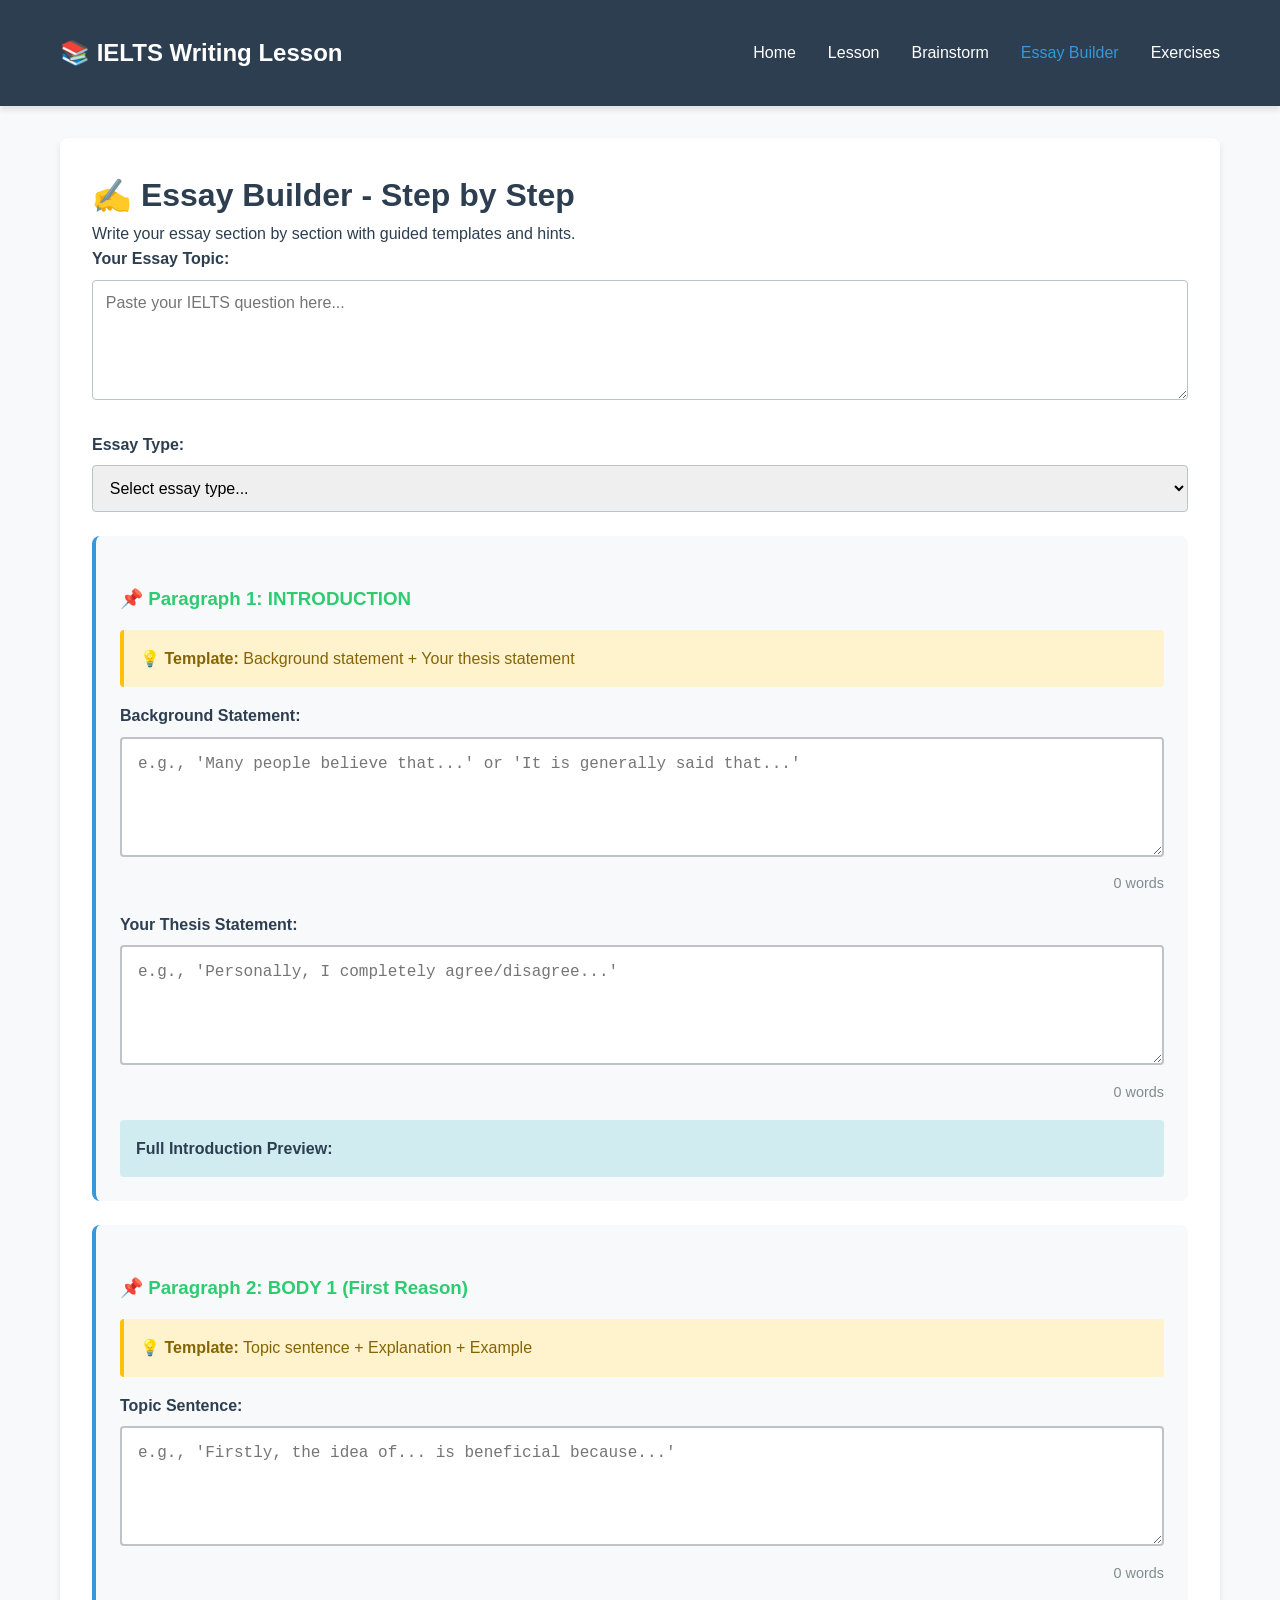
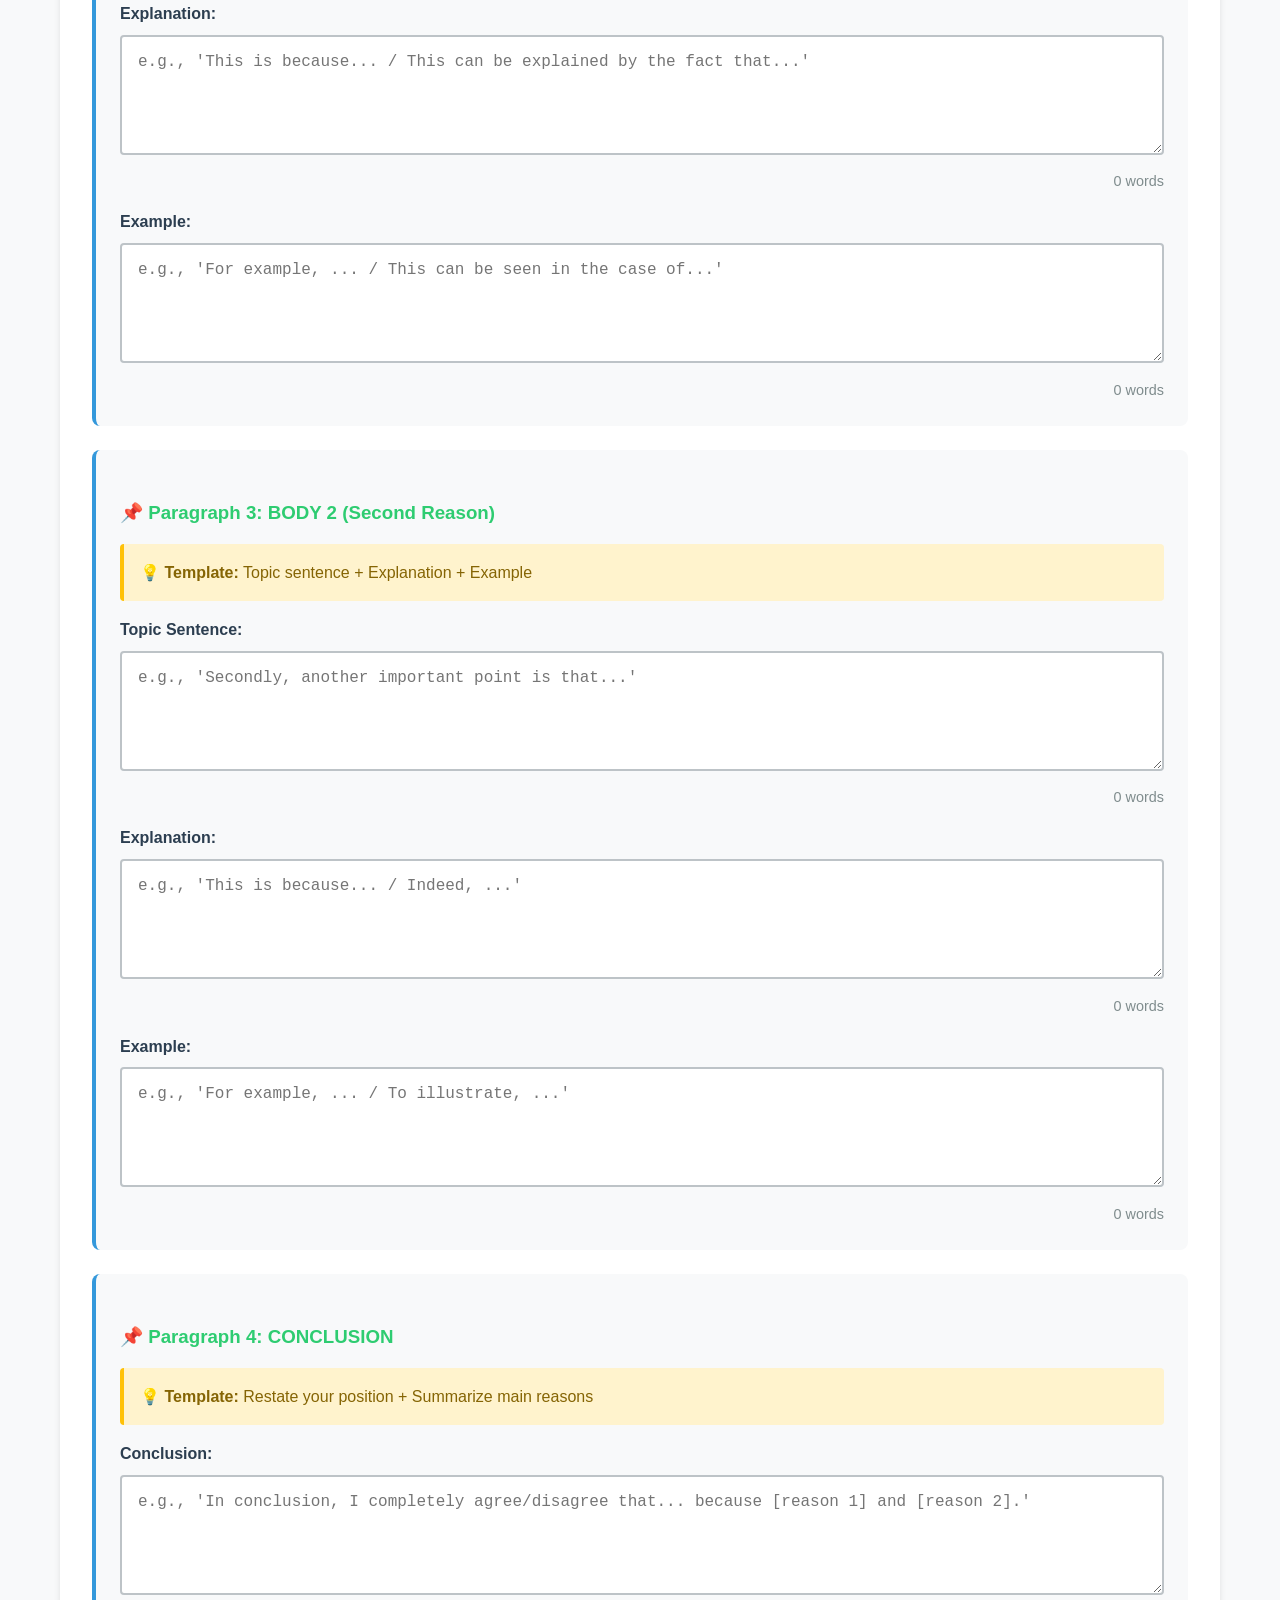
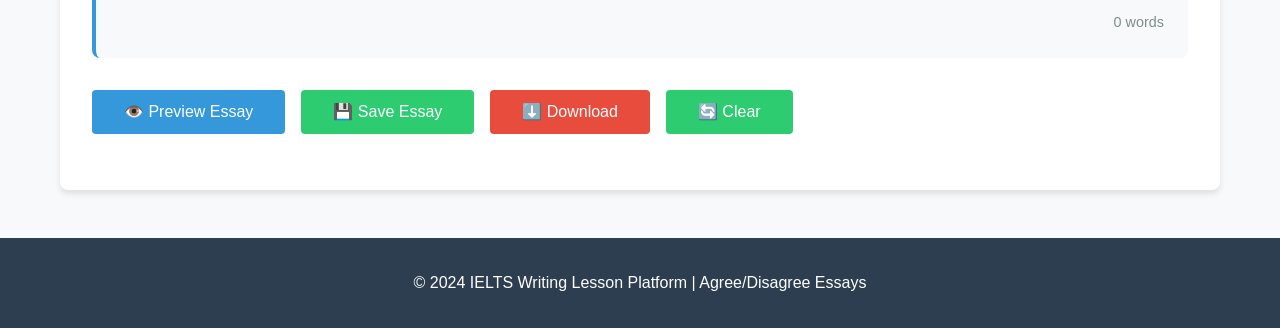
==== pages/essay-builder.html @ 7a078d38 "Add essay builder with step-by-step guidance" ====
<!DOCTYPE html>
<html lang="en">
<head>
    <meta charset="UTF-8">
    <meta name="viewport" content="width=device-width, initial-scale=1.0">
    <title>Essay Builder - Agree/Disagree Essay</title>
    <link rel="stylesheet" href="../css/style.css">
    <style>
        .essay-section {
            background: #f8f9fa;
            padding: 1.5rem;
            margin: 1.5rem 0;
            border-radius: 8px;
            border-left: 4px solid #3498db;
        }
        .hint {
            background: #fff3cd;
            padding: 1rem;
            border-radius: 4px;
            margin: 1rem 0;
            color: #856404;
            border-left: 4px solid #ffc107;
        }
        .word-count {
            text-align: right;
            font-size: 0.9rem;
            color: #7f8c8d;
            margin-top: 0.5rem;
        }
        textarea.essay-input {
            width: 100%;
            padding: 1rem;
            border: 2px solid #bdc3c7;
            border-radius: 4px;
            font-family: 'Courier New', monospace;
            font-size: 1rem;
            min-height: 120px;
        }
        textarea.essay-input:focus {
            border-color: #3498db;
            box-shadow: 0 0 5px rgba(52, 152, 219, 0.3);
        }
    </style>
</head>
<body>
    <nav class="navbar">
        <div class="container">
            <div class="logo">📚 IELTS Writing Lesson</div>
            <ul class="nav-menu">
                <li><a href="../index.html">Home</a></li>
                <li><a href="lesson.html">Lesson</a></li>
                <li><a href="brainstorm.html">Brainstorm</a></li>
                <li><a href="essay-builder.html" class="active">Essay Builder</a></li>
                <li><a href="exercises.html">Exercises</a></li>
            </ul>
        </div>
    </nav>

    <main class="container">
        <div class="content-section">
            <h1>✍️ Essay Builder - Step by Step</h1>
            <p>Write your essay section by section with guided templates and hints.</p>

            <div class="form-group">
                <label><strong>Your Essay Topic:</strong></label>
                <textarea id="essayTopic" style="width: 100%; padding: 0.8rem; border-radius: 4px;" placeholder="Paste your IELTS question here..."></textarea>
            </div>

            <div class="form-group">
                <label><strong>Essay Type:</strong></label>
                <select id="essayType" style="width: 100%; padding: 0.8rem; border-radius: 4px;">
                    <option value="">Select essay type...</option>
                    <option value="one-sided">One-Sided (Completely Agree/Disagree)</option>
                    <option value="balanced">Balanced (Partly Agree & Disagree)</option>
                </select>
            </div>

            <!-- INTRODUCTION SECTION -->
            <div class="essay-section">
                <h3>📌 Paragraph 1: INTRODUCTION</h3>
                <div class="hint">
                    <strong>💡 Template:</strong> Background statement + Your thesis statement
                </div>
                <label>Background Statement:</label>
                <textarea class="essay-input" id="intro-bg" placeholder="e.g., 'Many people believe that...' or 'It is generally said that...'"></textarea>
                <div class="word-count" id="bgCount">0 words</div>

                <label style="margin-top: 1rem;">Your Thesis Statement:</label>
                <textarea class="essay-input" id="intro-thesis" placeholder="e.g., 'Personally, I completely agree/disagree...'"></textarea>
                <div class="word-count" id="thesisCount">0 words</div>

                <p style="margin-top: 1rem; padding: 1rem; background: #d1ecf1; border-radius: 4px;">
                    <strong>Full Introduction Preview:</strong><br>
                    <span id="intro-preview"></span>
                </p>
            </div>

            <!-- BODY 1 SECTION -->
            <div class="essay-section">
                <h3>📌 Paragraph 2: BODY 1 (First Reason)</h3>
                <div class="hint">
                    <strong>💡 Template:</strong> Topic sentence + Explanation + Example
                </div>
                
                <label>Topic Sentence:</label>
                <textarea class="essay-input" id="body1-topic" placeholder="e.g., 'Firstly, the idea of... is beneficial because...'"></textarea>
                <div class="word-count" id="body1TopicCount">0 words</div>

                <label style="margin-top: 1rem;">Explanation:</label>
                <textarea class="essay-input" id="body1-explain" placeholder="e.g., 'This is because... / This can be explained by the fact that...'"></textarea>
                <div class="word-count" id="body1ExplainCount">0 words</div>

                <label style="margin-top: 1rem;">Example:</label>
                <textarea class="essay-input" id="body1-example" placeholder="e.g., 'For example, ... / This can be seen in the case of...'"></textarea>
                <div class="word-count" id="body1ExampleCount">0 words</div>
            </div>

            <!-- BODY 2 SECTION -->
            <div class="essay-section">
                <h3>📌 Paragraph 3: BODY 2 (Second Reason)</h3>
                <div class="hint">
                    <strong>💡 Template:</strong> Topic sentence + Explanation + Example
                </div>
                
                <label>Topic Sentence:</label>
                <textarea class="essay-input" id="body2-topic" placeholder="e.g., 'Secondly, another important point is that...'"></textarea>
                <div class="word-count" id="body2TopicCount">0 words</div>

                <label style="margin-top: 1rem;">Explanation:</label>
                <textarea class="essay-input" id="body2-explain" placeholder="e.g., 'This is because... / Indeed, ...'"></textarea>
                <div class="word-count" id="body2ExplainCount">0 words</div>

                <label style="margin-top: 1rem;">Example:</label>
                <textarea class="essay-input" id="body2-example" placeholder="e.g., 'For example, ... / To illustrate, ...'"></textarea>
                <div class="word-count" id="body2ExampleCount">0 words</div>
            </div>

            <!-- CONCLUSION SECTION -->
            <div class="essay-section">
                <h3>📌 Paragraph 4: CONCLUSION</h3>
                <div class="hint">
                    <strong>💡 Template:</strong> Restate your position + Summarize main reasons
                </div>
                
                <label>Conclusion:</label>
                <textarea class="essay-input" id="conclusion" placeholder="e.g., 'In conclusion, I completely agree/disagree that... because [reason 1] and [reason 2].'"></textarea>
                <div class="word-count" id="conclusionCount">0 words</div>
            </div>

            <!-- ACTION BUTTONS -->
            <div style="display: flex; gap: 1rem; margin-top: 2rem; flex-wrap: wrap;">
                <button class="btn btn-primary" onclick="previewEssay()">👁️ Preview Essay</button>
                <button class="btn btn-secondary" onclick="saveEssay()">💾 Save Essay</button>
                <button class="btn btn-accent" onclick="downloadEssay()">⬇️ Download</button>
                <button class="btn btn-secondary" onclick="clearEssay()">🔄 Clear</button>
            </div>

            <div id="message" style="margin-top: 1.5rem;"></div>

            <!-- FULL ESSAY PREVIEW -->
            <div id="preview-section" style="display: none; margin-top: 2rem;">
                <h2>📄 Your Complete Essay</h2>
                <div style="background: white; padding: 2rem; border: 1px solid #bdc3c7; border-radius: 8px; line-height: 1.8;">
                    <div id="full-essay"></div>
                    <p style="text-align: right; margin-top: 2rem; color: #7f8c8d;"><strong>Total Words: <span id="totalWords">0</span></strong></p>
                </div>
            </div>
        </div>
    </main>

    <footer class="footer">
        <div class="container">
            <p>&copy; 2024 IELTS Writing Lesson Platform | Agree/Disagree Essays</p>
        </div>
    </footer>

    <script>
        // Word counter
        function countWords(text) {
            return text.trim().split(/\s+/).filter(w => w.length > 0).length;
        }

        // Update word counts on input
        document.querySelectorAll('.essay-input').forEach(input => {
            input.addEventListener('input', function() {
                const count = countWords(this.value);
                const countSpan = this.parentElement.querySelector('.word-count');
                if (countSpan) countSpan.textContent = count + ' words';
            });
        });

        function previewEssay() {
            const intro = document.getElementById('intro-bg').value + ' ' + document.getElementById('intro-thesis').value;
            const body1 = document.getElementById('body1-topic').value + ' ' + + document.getElementById('body1-explain').value + ' ' + document.getElementById('body1-example').value;
            const body2 = document.getElementById('body2-topic').value + ' ' + document.getElementById('body2-explain').value + ' ' + document.getElementById('body2-example').value;
            const conclusion = document.getElementById('conclusion').value;

            const fullEssay = `${intro}\n\n${body1}\n\n${body2}\n\n${conclusion}`;
            
            document.getElementById('full-essay').innerHTML = `
                <p>${document.getElementById('intro-bg').value}</p>
                <p>${document.getElementById('intro-thesis').value}</p>
                <p style="margin-top: 1.5rem;">${document.getElementById('body1-topic').value} ${document.getElementById('body1-explain').value} ${document.getElementById('body1-example').value}</p>
                <p style="margin-top: 1.5rem;">${document.getElementById('body2-topic').value} ${document.getElementById('body2-explain').value} ${document.getElementById('body2-example').value}</p>
                <p style="margin-top: 1.5rem;">${document.getElementById('conclusion').value}</p>
            `;

            document.getElementById('totalWords').textContent = countWords(fullEssay);
            document.getElementById('preview-section').style.display = 'block';
            document.getElementById('preview-section').scrollIntoView({ behavior: 'smooth' });
        }

        function saveEssay() {
            const essay = {
                topic: document.getElementById('essayTopic').value,
                type: document.getElementById('essayType').value,
                intro: {
                    bg: document.getElementById('intro-bg').value,
                    thesis: document.getElementById('intro-thesis').value
                },
                body1: {
                    topic: document.getElementById('body1-topic').value,
                    explain: document.getElementById('body1-explain').value,
                    example: document.getElementById('body1-example').value
                },
                body2: {
                    topic: document.getElementById('body2-topic').value,
                    explain: document.getElementById('body2-explain').value,
                    example: document.getElementById('body2-example').value
                },
                conclusion: document.getElementById('conclusion').value,
                timestamp: new Date().toISOString()
            };
            localStorage.setItem('savedEssay', JSON.stringify(essay));
            showMessage('✅ Essay saved successfully!', 'success');
        }

        function downloadEssay() {
            const essay = localStorage.getItem('savedEssay');
            if (!essay) {
                showMessage('❌ No essay saved. Save first!', 'error');
                return;
            }
            const data = JSON.parse(essay);
            const text = `IELTS ESSAY
===========

TOPIC: ${data.topic}
TYPE: ${data.type}

INTRODUCTION:
${data.intro.bg}
${data.intro.thesis}

BODY 1:
${data.body1.topic}
${data.body1.explain}
${data.body1.example}

BODY 2:
${data.body2.topic}
${data.body2.explain}
${data.body2.example}

CONCLUSION:
${data.conclusion}

Created: ${new Date(data.timestamp).toLocaleString()}`;

            const element = document.createElement('a');
            element.setAttribute('href', 'data:text/plain;charset=utf-8,' + encodeURIComponent(text));
            element.setAttribute('download', 'essay.txt');
            element.style.display = 'none';
            document.body.appendChild(element);
            element.click();
            document.body.removeChild(element);
            showMessage('⬇️ Downloaded successfully!', 'success');
        }

        function clearEssay() {
            if (confirm('Clear all essay content?')) {
                document.querySelectorAll('.essay-input').forEach(input => input.value = '');
                document.querySelectorAll('.word-count').forEach(span => span.textContent = '0 words');
                document.getElementById('preview-section').style.display = 'none';
                showMessage('🔄 Essay cleared!', 'success');
            }
        }

        function showMessage(msg, type) {
            const msgDiv = document.getElementById('message');
            msgDiv.textContent = msg;
            msgDiv.style.padding = '1rem';
            msgDiv.style.borderRadius = '4px';
            msgDiv.style.background = type === 'success' ? '#d4edda' : '#f8d7da';
            msgDiv.style.color = type === 'success' ? '#155724' : '#721c24';
            msgDiv.style.border = `1px solid ${type === 'success' ? '#c3e6cb' : '#f5c6cb'}`;
            setTimeout(() => msgDiv.textContent = '', 3000);
        }
    </script>
</body>
</html>
---- css/style.css ----
:root {
    --primary-color: #3498db;
    --secondary-color: #2ecc71;
    --accent-color: #e74c3c;
    --dark-bg: #2c3e50;
    --light-bg: #ecf0f1;
    --text-dark: #2c3e50;
    --text-light: #34495e;
    --border-color: #bdc3c7;
    --shadow: 0 4px 6px rgba(0, 0, 0, 0.1);
    --shadow-lg: 0 10px 20px rgba(0, 0, 0, 0.15);
}

* {
    margin: 0;
    padding: 0;
    box-sizing: border-box;
}

body {
    font-family: 'Segoe UI', Tahoma, Geneva, Verdana, sans-serif;
    line-height: 1.6;
    color: var(--text-dark);
    background-color: #f8f9fa;
}

.container {
    max-width: 1200px;
    margin: 0 auto;
    padding: 0 20px;
}

.navbar {
    background: var(--dark-bg);
    color: white;
    padding: 1rem 0;
    box-shadow: var(--shadow);
    position: sticky;
    top: 0;
    z-index: 100;
}

.navbar .container {
    display: flex;
    justify-content: space-between;
    align-items: center;
}

.logo {
    font-size: 1.5rem;
    font-weight: bold;
}

.nav-menu {
    display: flex;
    list-style: none;
    gap: 2rem;
}

.nav-menu a {
    color: white;
    text-decoration: none;
    transition: color 0.3s;
}

.nav-menu a:hover,
.nav-menu a.active {
    color: var(--primary-color);
}

.hero {
    background: linear-gradient(135deg, var(--primary-color), var(--secondary-color));
    color: white;
    padding: 4rem 0;
    text-align: center;
    margin-bottom: 3rem;
}

.hero h1 {
    font-size: 2.5rem;
    margin-bottom: 1rem;
}

.hero p {
    font-size: 1.2rem;
    margin-bottom: 2rem;
}

.btn {
    padding: 0.8rem 2rem;
    border: none;
    border-radius: 4px;
    font-size: 1rem;
    cursor: pointer;
    transition: all 0.3s;
    text-decoration: none;
    display: inline-block;
}

.btn-primary {
    background: var(--primary-color);
    color: white;
}

.btn-primary:hover {
    background: #2980b9;
    transform: translateY(-2px);
    box-shadow: var(--shadow-lg);
}

.btn-secondary {
    background: var(--secondary-color);
    color: white;
}

.btn-secondary:hover {
    background: #27ae60;
}

.btn-accent {
    background: var(--accent-color);
    color: white;
}

.btn-accent:hover {
    background: #c0392b;
}

.features {
    margin: 3rem 0;
}

.features h2 {
    text-align: center;
    font-size: 2rem;
    margin-bottom: 2rem;
    color: var(--text-dark);
}

.feature-grid {
    display: grid;
    grid-template-columns: repeat(auto-fit, minmax(300px, 1fr));
    gap: 2rem;
}

.feature-card {
    background: white;
    padding: 2rem;
    border-radius: 8px;
    text-align: center;
    box-shadow: var(--shadow);
    transition: transform 0.3s, box-shadow 0.3s;
}

.feature-card:hover {
    transform: translateY(-5px);
    box-shadow: var(--shadow-lg);
}

.feature-card .icon {
    font-size: 3rem;
    margin-bottom: 1rem;
}

.feature-card h3 {
    color: var(--primary-color);
    margin-bottom: 0.5rem;
}

.quick-stats {
    margin: 3rem 0;
}

.quick-stats h2 {
    text-align: center;
    font-size: 2rem;
    margin-bottom: 2rem;
    color: var(--text-dark);
}

.stats-grid {
    display: grid;
    grid-template-columns: repeat(auto-fit, minmax(250px, 1fr));
    gap: 2rem;
}

.stat {
    background: linear-gradient(135deg, var(--primary-color), var(--secondary-color));
    color: white;
    padding: 2rem;
    border-radius: 8px;
    text-align: center;
}

.stat h4 {
    font-size: 1.5rem;
    margin-bottom: 0.5rem;
}

.content-section {
    background: white;
    padding: 2rem;
    border-radius: 8px;
    margin: 2rem 0;
    box-shadow: var(--shadow);
}

.content-section h2 {
    color: var(--primary-color);
    margin-bottom: 1.5rem;
    font-size: 1.8rem;
}

.content-section h3 {
    color: var(--secondary-color);
    margin-top: 1.5rem;
    margin-bottom: 1rem;
}

.template-box {
    background: var(--light-bg);
    padding: 1.5rem;
    border-left: 4px solid var(--primary-color);
    margin: 1rem 0;
    border-radius: 4px;
}

.form-group {
    margin-bottom: 1.5rem;
}

label {
    display: block;
    margin-bottom: 0.5rem;
    font-weight: bold;
    color: var(--text-dark);
}

input[type="text"],
input[type="email"],
input[type="number"],
textarea,
select {
    width: 100%;
    padding: 0.8rem;
    border: 1px solid var(--border-color);
    border-radius: 4px;
    font-family: inherit;
    font-size: 1rem;
}

textarea {
    resize: vertical;
    min-height: 120px;
}

input:focus,
textarea:focus,
select:focus {
    outline: none;
    border-color: var(--primary-color);
    box-shadow: 0 0 5px rgba(52, 152, 219, 0.3);
}

.tabs {
    display: flex;
    gap: 0;
    margin-bottom: 2rem;
    border-bottom: 2px solid var(--border-color);
}

.tab-btn {
    padding: 1rem 1.5rem;
    background: none;
    border: none;
    cursor: pointer;
    font-size: 1rem;
    color: var(--text-light);
    border-bottom: 3px solid transparent;
    transition: all 0.3s;
}

.tab-btn.active {
    color: var(--primary-color);
    border-bottom-color: var(--primary-color);
}

.tab-content {
    display: none;
}

.tab-content.active {
    display: block;
}

.footer {
    background: var(--dark-bg);
    color: white;
    text-align: center;
    padding: 2rem 0;
    margin-top: 3rem;
}

ul {
    margin: 1rem 0 1rem 2rem;
}

ul li {
    margin: 0.5rem 0;
}

@media (max-width: 768px) {
    .nav-menu {
        gap: 1rem;
        font-size: 0.9rem;
    }

    .hero h1 {
        font-size: 1.8rem;
    }

    .feature-grid,
    .stats-grid {
        grid-template-columns: 1fr;
    }

    .tabs {
        flex-wrap: wrap;
    }
}
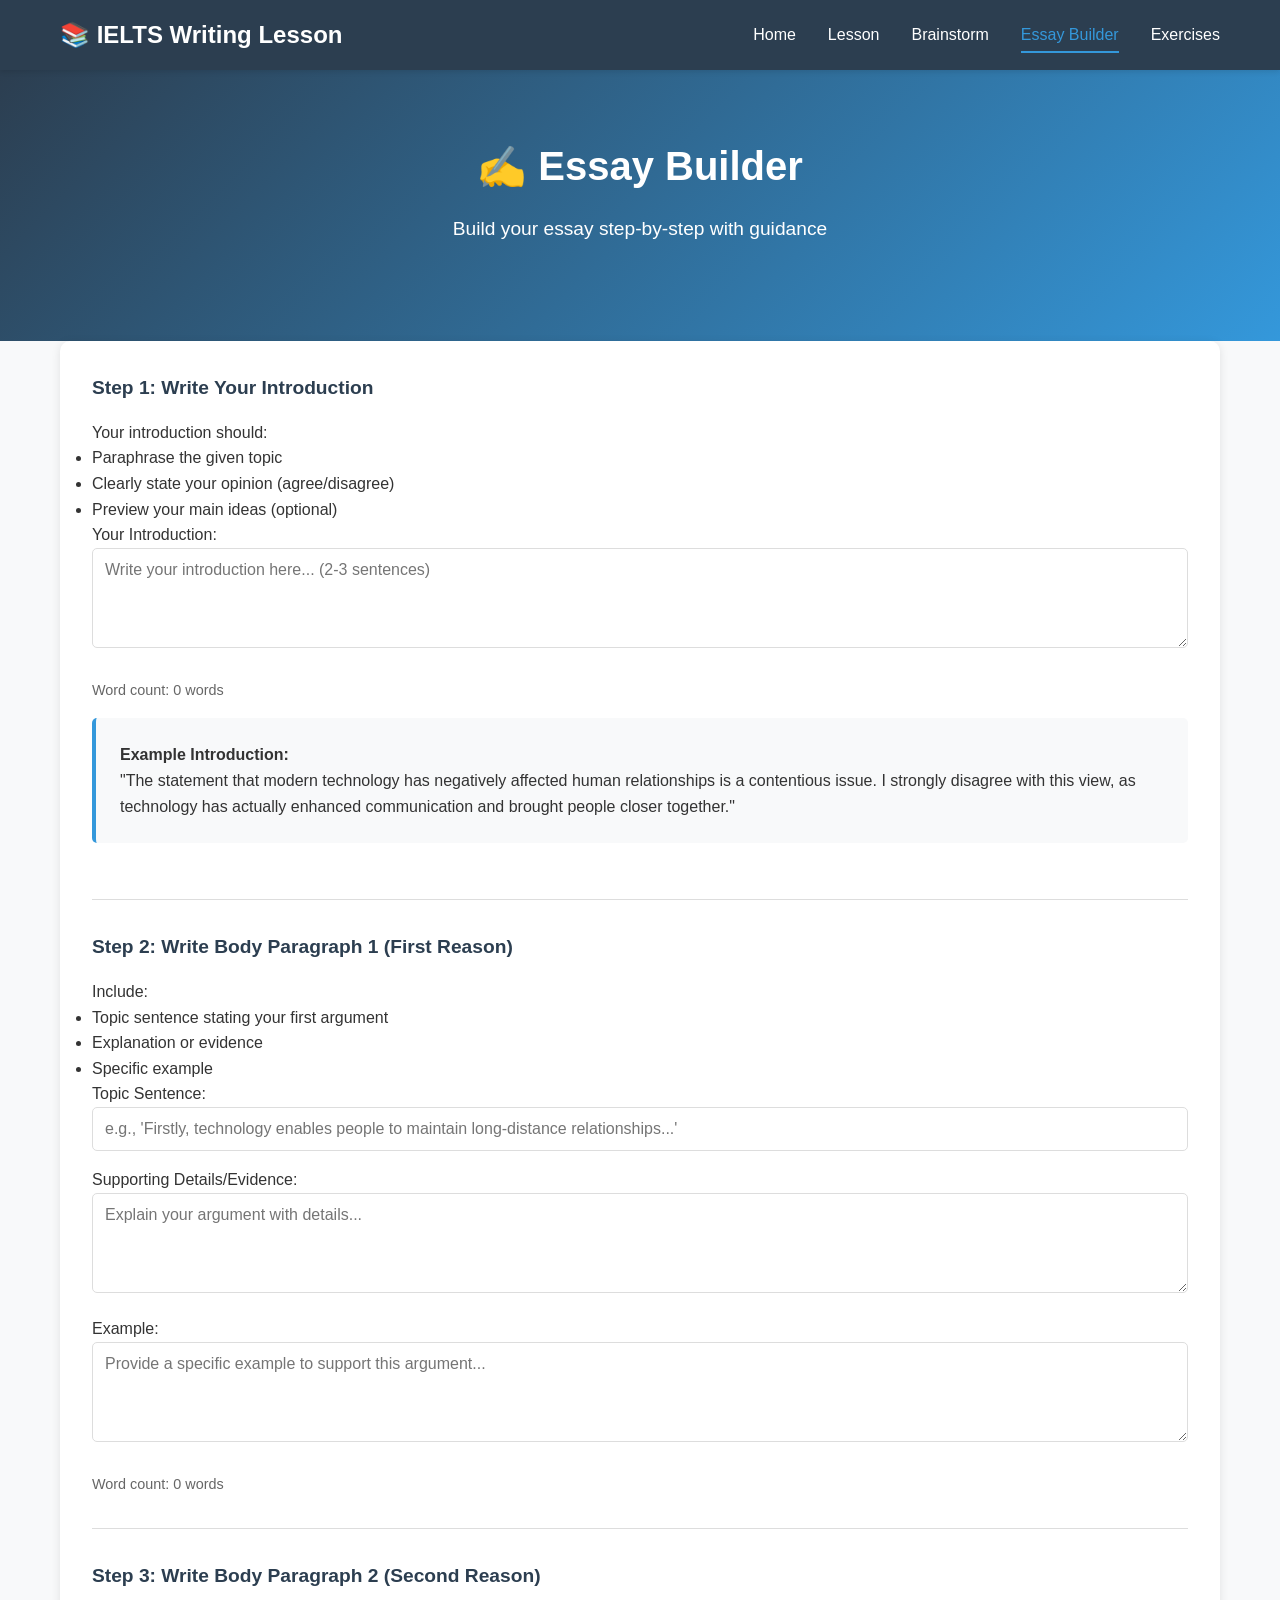
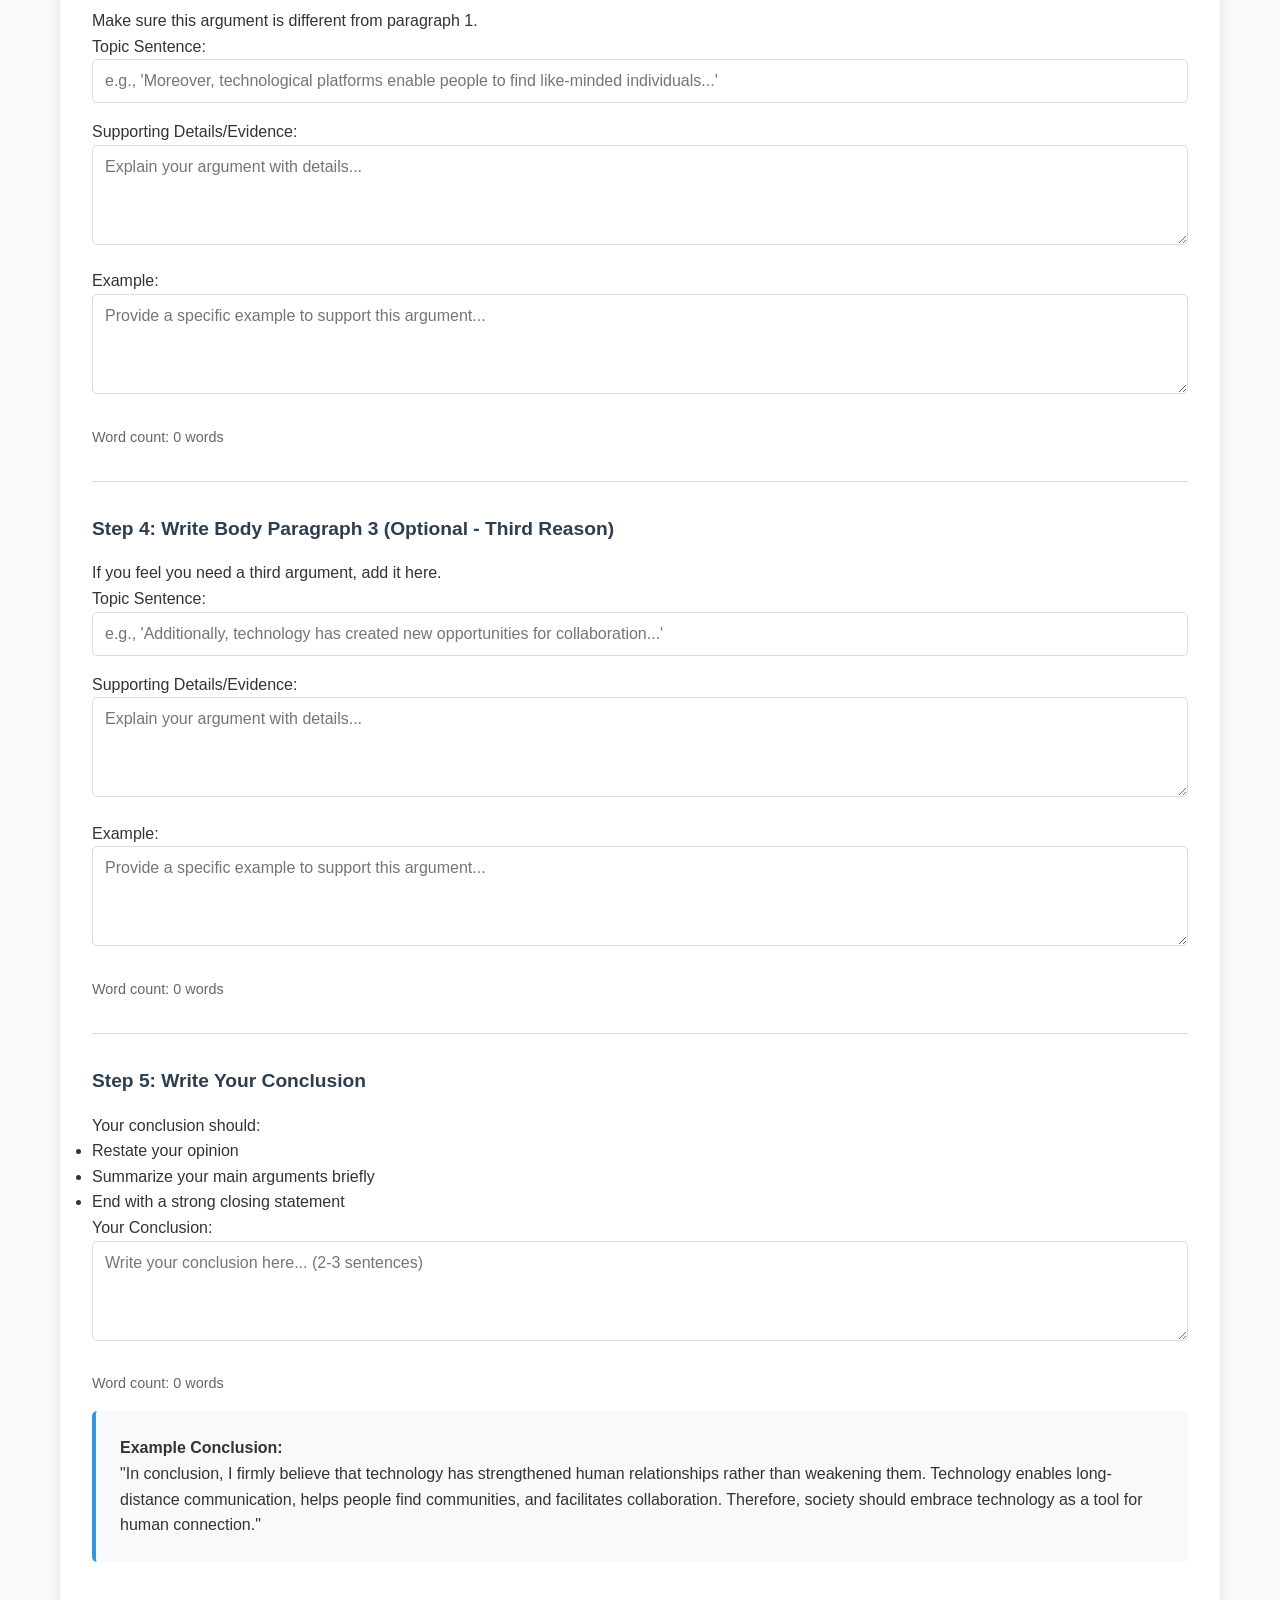
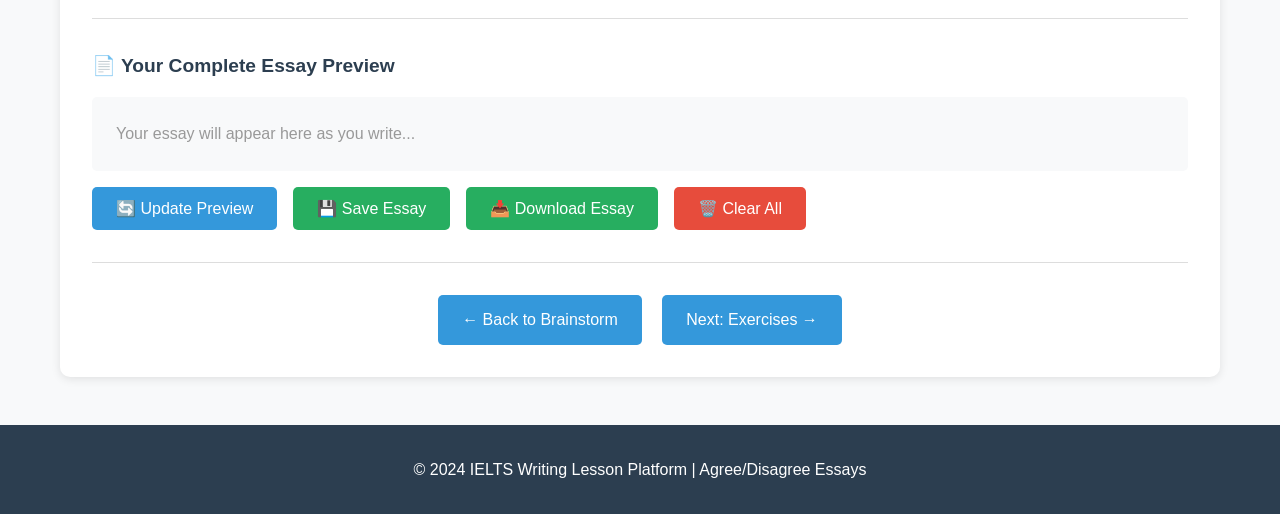
==== commit 62844da3: "Add CSS, JavaScript, and all missing pages (lesson, brainstorm, essay-builder, exercises)" ====
--- a/pages/essay-builder.html
+++ b/pages/essay-builder.html
@@ -3,44 +3,8 @@
 <head>
     <meta charset="UTF-8">
     <meta name="viewport" content="width=device-width, initial-scale=1.0">
-    <title>Essay Builder - Agree/Disagree Essay</title>
+    <title>Essay Builder - IELTS Writing</title>
     <link rel="stylesheet" href="../css/style.css">
-    <style>
-        .essay-section {
-            background: #f8f9fa;
-            padding: 1.5rem;
-            margin: 1.5rem 0;
-            border-radius: 8px;
-            border-left: 4px solid #3498db;
-        }
-        .hint {
-            background: #fff3cd;
-            padding: 1rem;
-            border-radius: 4px;
-            margin: 1rem 0;
-            color: #856404;
-            border-left: 4px solid #ffc107;
-        }
-        .word-count {
-            text-align: right;
-            font-size: 0.9rem;
-            color: #7f8c8d;
-            margin-top: 0.5rem;
-        }
-        textarea.essay-input {
-            width: 100%;
-            padding: 1rem;
-            border: 2px solid #bdc3c7;
-            border-radius: 4px;
-            font-family: 'Courier New', monospace;
-            font-size: 1rem;
-            min-height: 120px;
-        }
-        textarea.essay-input:focus {
-            border-color: #3498db;
-            box-shadow: 0 0 5px rgba(52, 152, 219, 0.3);
-        }
-    </style>
 </head>
 <body>
     <nav class="navbar">
@@ -56,114 +20,131 @@
         </div>
     </nav>
 
+    <header class="hero">
+        <div class="container">
+            <h1>✍️ Essay Builder</h1>
+            <p>Build your essay step-by-step with guidance</p>
+        </div>
+    </header>
+
     <main class="container">
-        <div class="content-section">
-            <h1>✍️ Essay Builder - Step by Step</h1>
-            <p>Write your essay section by section with guided templates and hints.</p>
-
-            <div class="form-group">
-                <label><strong>Your Essay Topic:</strong></label>
-                <textarea id="essayTopic" style="width: 100%; padding: 0.8rem; border-radius: 4px;" placeholder="Paste your IELTS question here..."></textarea>
-            </div>
-
-            <div class="form-group">
-                <label><strong>Essay Type:</strong></label>
-                <select id="essayType" style="width: 100%; padding: 0.8rem; border-radius: 4px;">
-                    <option value="">Select essay type...</option>
-                    <option value="one-sided">One-Sided (Completely Agree/Disagree)</option>
-                    <option value="balanced">Balanced (Partly Agree & Disagree)</option>
-                </select>
-            </div>
-
-            <!-- INTRODUCTION SECTION -->
-            <div class="essay-section">
-                <h3>📌 Paragraph 1: INTRODUCTION</h3>
-                <div class="hint">
-                    <strong>💡 Template:</strong> Background statement + Your thesis statement
-                </div>
-                <label>Background Statement:</label>
-                <textarea class="essay-input" id="intro-bg" placeholder="e.g., 'Many people believe that...' or 'It is generally said that...'"></textarea>
-                <div class="word-count" id="bgCount">0 words</div>
-
-                <label style="margin-top: 1rem;">Your Thesis Statement:</label>
-                <textarea class="essay-input" id="intro-thesis" placeholder="e.g., 'Personally, I completely agree/disagree...'"></textarea>
-                <div class="word-count" id="thesisCount">0 words</div>
-
-                <p style="margin-top: 1rem; padding: 1rem; background: #d1ecf1; border-radius: 4px;">
-                    <strong>Full Introduction Preview:</strong><br>
-                    <span id="intro-preview"></span>
-                </p>
-            </div>
-
-            <!-- BODY 1 SECTION -->
-            <div class="essay-section">
-                <h3>📌 Paragraph 2: BODY 1 (First Reason)</h3>
-                <div class="hint">
-                    <strong>💡 Template:</strong> Topic sentence + Explanation + Example
-                </div>
-                
+        <div class="essay-builder">
+            <!-- Step 1: Introduction -->
+            <div class="builder-step">
+                <div class="step-title">Step 1: Write Your Introduction</div>
+                <p>Your introduction should:</p>
+                <ul>
+                    <li>Paraphrase the given topic</li>
+                    <li>Clearly state your opinion (agree/disagree)</li>
+                    <li>Preview your main ideas (optional)</li>
+                </ul>
+                <label>Your Introduction:</label>
+                <textarea id="intro-text" placeholder="Write your introduction here... (2-3 sentences)"></textarea>
+                <div style="color: #666; font-size: 0.9rem; margin-top: 0.5rem;">
+                    Word count: <span id="intro-count">0</span> words
+                </div>
+                <div class="template-box" style="margin-top: 1rem;">
+                    <strong>Example Introduction:</strong>
+                    <p>"The statement that modern technology has negatively affected human relationships is a contentious issue. I strongly disagree with this view, as technology has actually enhanced communication and brought people closer together."</p>
+                </div>
+            </div>
+
+            <!-- Step 2: Body Paragraph 1 -->
+            <div class="builder-step">
+                <div class="step-title">Step 2: Write Body Paragraph 1 (First Reason)</div>
+                <p>Include:</p>
+                <ul>
+                    <li>Topic sentence stating your first argument</li>
+                    <li>Explanation or evidence</li>
+                    <li>Specific example</li>
+                </ul>
                 <label>Topic Sentence:</label>
-                <textarea class="essay-input" id="body1-topic" placeholder="e.g., 'Firstly, the idea of... is beneficial because...'"></textarea>
-                <div class="word-count" id="body1TopicCount">0 words</div>
-
-                <label style="margin-top: 1rem;">Explanation:</label>
-                <textarea class="essay-input" id="body1-explain" placeholder="e.g., 'This is because... / This can be explained by the fact that...'"></textarea>
-                <div class="word-count" id="body1ExplainCount">0 words</div>
-
-                <label style="margin-top: 1rem;">Example:</label>
-                <textarea class="essay-input" id="body1-example" placeholder="e.g., 'For example, ... / This can be seen in the case of...'"></textarea>
-                <div class="word-count" id="body1ExampleCount">0 words</div>
-            </div>
-
-            <!-- BODY 2 SECTION -->
-            <div class="essay-section">
-                <h3>📌 Paragraph 3: BODY 2 (Second Reason)</h3>
-                <div class="hint">
-                    <strong>💡 Template:</strong> Topic sentence + Explanation + Example
-                </div>
-                
+                <input type="text" class="brainstorm-input" id="para1-topic" placeholder="e.g., 'Firstly, technology enables people to maintain long-distance relationships...'">
+                
+                <label>Supporting Details/Evidence:</label>
+                <textarea id="para1-details" placeholder="Explain your argument with details..."></textarea>
+                
+                <label>Example:</label>
+                <textarea id="para1-example" placeholder="Provide a specific example to support this argument..."></textarea>
+                
+                <div style="color: #666; font-size: 0.9rem; margin-top: 0.5rem;">
+                    Word count: <span id="para1-count">0</span> words
+                </div>
+            </div>
+
+            <!-- Step 3: Body Paragraph 2 -->
+            <div class="builder-step">
+                <div class="step-title">Step 3: Write Body Paragraph 2 (Second Reason)</div>
+                <p>Make sure this argument is different from paragraph 1.</p>
                 <label>Topic Sentence:</label>
-                <textarea class="essay-input" id="body2-topic" placeholder="e.g., 'Secondly, another important point is that...'"></textarea>
-                <div class="word-count" id="body2TopicCount">0 words</div>
-
-                <label style="margin-top: 1rem;">Explanation:</label>
-                <textarea class="essay-input" id="body2-explain" placeholder="e.g., 'This is because... / Indeed, ...'"></textarea>
-                <div class="word-count" id="body2ExplainCount">0 words</div>
-
-                <label style="margin-top: 1rem;">Example:</label>
-                <textarea class="essay-input" id="body2-example" placeholder="e.g., 'For example, ... / To illustrate, ...'"></textarea>
-                <div class="word-count" id="body2ExampleCount">0 words</div>
-            </div>
-
-            <!-- CONCLUSION SECTION -->
-            <div class="essay-section">
-                <h3>📌 Paragraph 4: CONCLUSION</h3>
-                <div class="hint">
-                    <strong>💡 Template:</strong> Restate your position + Summarize main reasons
-                </div>
-                
-                <label>Conclusion:</label>
-                <textarea class="essay-input" id="conclusion" placeholder="e.g., 'In conclusion, I completely agree/disagree that... because [reason 1] and [reason 2].'"></textarea>
-                <div class="word-count" id="conclusionCount">0 words</div>
-            </div>
-
-            <!-- ACTION BUTTONS -->
-            <div style="display: flex; gap: 1rem; margin-top: 2rem; flex-wrap: wrap;">
-                <button class="btn btn-primary" onclick="previewEssay()">👁️ Preview Essay</button>
-                <button class="btn btn-secondary" onclick="saveEssay()">💾 Save Essay</button>
-                <button class="btn btn-accent" onclick="downloadEssay()">⬇️ Download</button>
-                <button class="btn btn-secondary" onclick="clearEssay()">🔄 Clear</button>
-            </div>
-
-            <div id="message" style="margin-top: 1.5rem;"></div>
-
-            <!-- FULL ESSAY PREVIEW -->
-            <div id="preview-section" style="display: none; margin-top: 2rem;">
-                <h2>📄 Your Complete Essay</h2>
-                <div style="background: white; padding: 2rem; border: 1px solid #bdc3c7; border-radius: 8px; line-height: 1.8;">
-                    <div id="full-essay"></div>
-                    <p style="text-align: right; margin-top: 2rem; color: #7f8c8d;"><strong>Total Words: <span id="totalWords">0</span></strong></p>
-                </div>
+                <input type="text" class="brainstorm-input" id="para2-topic" placeholder="e.g., 'Moreover, technological platforms enable people to find like-minded individuals...'">
+                
+                <label>Supporting Details/Evidence:</label>
+                <textarea id="para2-details" placeholder="Explain your argument with details..."></textarea>
+                
+                <label>Example:</label>
+                <textarea id="para2-example" placeholder="Provide a specific example to support this argument..."></textarea>
+                
+                <div style="color: #666; font-size: 0.9rem; margin-top: 0.5rem;">
+                    Word count: <span id="para2-count">0</span> words
+                </div>
+            </div>
+
+            <!-- Step 4: Body Paragraph 3 (Optional) -->
+            <div class="builder-step">
+                <div class="step-title">Step 4: Write Body Paragraph 3 (Optional - Third Reason)</div>
+                <p>If you feel you need a third argument, add it here.</p>
+                <label>Topic Sentence:</label>
+                <input type="text" class="brainstorm-input" id="para3-topic" placeholder="e.g., 'Additionally, technology has created new opportunities for collaboration...'">
+                
+                <label>Supporting Details/Evidence:</label>
+                <textarea id="para3-details" placeholder="Explain your argument with details..."></textarea>
+                
+                <label>Example:</label>
+                <textarea id="para3-example" placeholder="Provide a specific example to support this argument..."></textarea>
+                
+                <div style="color: #666; font-size: 0.9rem; margin-top: 0.5rem;">
+                    Word count: <span id="para3-count">0</span> words
+                </div>
+            </div>
+
+            <!-- Step 5: Conclusion -->
+            <div class="builder-step">
+                <div class="step-title">Step 5: Write Your Conclusion</div>
+                <p>Your conclusion should:</p>
+                <ul>
+                    <li>Restate your opinion</li>
+                    <li>Summarize your main arguments briefly</li>
+                    <li>End with a strong closing statement</li>
+                </ul>
+                <label>Your Conclusion:</label>
+                <textarea id="conclusion-text" placeholder="Write your conclusion here... (2-3 sentences)"></textarea>
+                <div style="color: #666; font-size: 0.9rem; margin-top: 0.5rem;">
+                    Word count: <span id="conclusion-count">0</span> words
+                </div>
+                <div class="template-box" style="margin-top: 1rem;">
+                    <strong>Example Conclusion:</strong>
+                    <p>"In conclusion, I firmly believe that technology has strengthened human relationships rather than weakening them. Technology enables long-distance communication, helps people find communities, and facilitates collaboration. Therefore, society should embrace technology as a tool for human connection."</p>
+                </div>
+            </div>
+
+            <!-- Complete Essay Preview -->
+            <div class="builder-step">
+                <div class="step-title">📄 Your Complete Essay Preview</div>
+                <div class="essay-preview" id="essay-preview">
+                    <p style="color: #999;">Your essay will appear here as you write...</p>
+                </div>
+                <div style="margin-top: 1rem; display: flex; gap: 1rem; flex-wrap: wrap;">
+                    <button class="btn btn-primary" onclick="updatePreview()">🔄 Update Preview</button>
+                    <button class="btn btn-secondary" onclick="saveEssay()">💾 Save Essay</button>
+                    <button class="btn btn-secondary" onclick="downloadEssayBuilder()">📥 Download Essay</button>
+                    <button class="btn btn-danger" onclick="clearBuilder()">🗑️ Clear All</button>
+                </div>
+            </div>
+
+            <div style="text-align: center; margin-top: 2rem;">
+                <a href="brainstorm.html" class="btn btn-primary">← Back to Brainstorm</a>
+                <a href="exercises.html" class="btn btn-primary" style="margin-left: 1rem;">Next: Exercises →</a>
             </div>
         </div>
     </main>
@@ -174,128 +155,150 @@
         </div>
     </footer>
 
+    <script src="../js/main.js"></script>
     <script>
         // Word counter
         function countWords(text) {
-            return text.trim().split(/\s+/).filter(w => w.length > 0).length;
-        }
-
-        // Update word counts on input
-        document.querySelectorAll('.essay-input').forEach(input => {
-            input.addEventListener('input', function() {
-                const count = countWords(this.value);
-                const countSpan = this.parentElement.querySelector('.word-count');
-                if (countSpan) countSpan.textContent = count + ' words';
-            });
-        });
-
-        function previewEssay() {
-            const intro = document.getElementById('intro-bg').value + ' ' + document.getElementById('intro-thesis').value;
-            const body1 = document.getElementById('body1-topic').value + ' ' + + document.getElementById('body1-explain').value + ' ' + document.getElementById('body1-example').value;
-            const body2 = document.getElementById('body2-topic').value + ' ' + document.getElementById('body2-explain').value + ' ' + document.getElementById('body2-example').value;
-            const conclusion = document.getElementById('conclusion').value;
-
-            const fullEssay = `${intro}\n\n${body1}\n\n${body2}\n\n${conclusion}`;
-            
-            document.getElementById('full-essay').innerHTML = `
-                <p>${document.getElementById('intro-bg').value}</p>
-                <p>${document.getElementById('intro-thesis').value}</p>
-                <p style="margin-top: 1.5rem;">${document.getElementById('body1-topic').value} ${document.getElementById('body1-explain').value} ${document.getElementById('body1-example').value}</p>
-                <p style="margin-top: 1.5rem;">${document.getElementById('body2-topic').value} ${document.getElementById('body2-explain').value} ${document.getElementById('body2-example').value}</p>
-                <p style="margin-top: 1.5rem;">${document.getElementById('conclusion').value}</p>
-            `;
-
-            document.getElementById('totalWords').textContent = countWords(fullEssay);
-            document.getElementById('preview-section').style.display = 'block';
-            document.getElementById('preview-section').scrollIntoView({ behavior: 'smooth' });
-        }
-
+            return text.trim().split(/\s+/).filter(word => word.length > 0).length;
+        }
+
+        // Update word counts
+        function updateWordCounts() {
+            document.getElementById('intro-count').textContent = countWords(document.getElementById('intro-text').value);
+            document.getElementById('para1-count').textContent = countWords(
+                document.getElementById('para1-topic').value + ' ' +
+                document.getElementById('para1-details').value + ' ' +
+                document.getElementById('para1-example').value
+            );
+            document.getElementById('para2-count').textContent = countWords(
+                document.getElementById('para2-topic').value + ' ' +
+                document.getElementById('para2-details').value + ' ' +
+                document.getElementById('para2-example').value
+            );
+            document.getElementById('para3-count').textContent = countWords(
+                document.getElementById('para3-topic').value + ' ' +
+                document.getElementById('para3-details').value + ' ' +
+                document.getElementById('para3-example').value
+            );
+            document.getElementById('conclusion-count').textContent = countWords(document.getElementById('conclusion-text').value);
+        }
+
+        // Update preview
+        function updatePreview() {
+            const intro = document.getElementById('intro-text').value;
+            const para1 = document.getElementById('para1-topic').value + ' ' + document.getElementById('para1-details').value + ' ' + document.getElementById('para1-example').value;
+            const para2 = document.getElementById('para2-topic').value + ' ' + document.getElementById('para2-details').value + ' ' + document.getElementById('para2-example').value;
+            const para3 = document.getElementById('para3-topic').value + ' ' + document.getElementById('para3-details').value + ' ' + document.getElementById('para3-example').value;
+            const conclusion = document.getElementById('conclusion-text').value;
+
+            let essay = '';
+            if (intro) essay += `<p>${intro}</p>`;
+            if (para1) essay += `<p>${para1}</p>`;
+            if (para2) essay += `<p>${para2}</p>`;
+            if (para3) essay += `<p>${para3}</p>`;
+            if (conclusion) essay += `<p>${conclusion}</p>`;
+
+            const totalWords = countWords(intro + ' ' + para1 + ' ' + para2 + ' ' + para3 + ' ' + conclusion);
+
+            document.getElementById('essay-preview').innerHTML = essay || '<p style="color: #999;">Your essay will appear here as you write...</p>';
+            document.getElementById('essay-preview').innerHTML += `<p style="margin-top: 1rem; color: #666; font-weight: bold;">Total: ${totalWords} words</p>`;
+        }
+
+        // Save essay
         function saveEssay() {
             const essay = {
-                topic: document.getElementById('essayTopic').value,
-                type: document.getElementById('essayType').value,
-                intro: {
-                    bg: document.getElementById('intro-bg').value,
-                    thesis: document.getElementById('intro-thesis').value
+                intro: document.getElementById('intro-text').value,
+                para1: {
+                    topic: document.getElementById('para1-topic').value,
+                    details: document.getElementById('para1-details').value,
+                    example: document.getElementById('para1-example').value
                 },
-                body1: {
-                    topic: document.getElementById('body1-topic').value,
-                    explain: document.getElementById('body1-explain').value,
-                    example: document.getElementById('body1-example').value
+                para2: {
+                    topic: document.getElementById('para2-topic').value,
+                    details: document.getElementById('para2-details').value,
+                    example: document.getElementById('para2-example').value
                 },
-                body2: {
-                    topic: document.getElementById('body2-topic').value,
-                    explain: document.getElementById('body2-explain').value,
-                    example: document.getElementById('body2-example').value
+                para3: {
+                    topic: document.getElementById('para3-topic').value,
+                    details: document.getElementById('para3-details').value,
+                    example: document.getElementById('para3-example').value
                 },
-                conclusion: document.getElementById('conclusion').value,
-                timestamp: new Date().toISOString()
+                conclusion: document.getElementById('conclusion-text').value
             };
-            localStorage.setItem('savedEssay', JSON.stringify(essay));
-            showMessage('✅ Essay saved successfully!', 'success');
-        }
-
-        function downloadEssay() {
-            const essay = localStorage.getItem('savedEssay');
-            if (!essay) {
-                showMessage('❌ No essay saved. Save first!', 'error');
-                return;
-            }
-            const data = JSON.parse(essay);
-            const text = `IELTS ESSAY
-===========
-
-TOPIC: ${data.topic}
-TYPE: ${data.type}
-
-INTRODUCTION:
-${data.intro.bg}
-${data.intro.thesis}
-
-BODY 1:
-${data.body1.topic}
-${data.body1.explain}
-${data.body1.example}
-
-BODY 2:
-${data.body2.topic}
-${data.body2.explain}
-${data.body2.example}
-
-CONCLUSION:
-${data.conclusion}
-
-Created: ${new Date(data.timestamp).toLocaleString()}`;
+
+            localStorage.setItem('essayBuilder', JSON.stringify(essay));
+            alert('✅ Essay saved successfully!');
+            updateProgress('essay');
+        }
+
+        // Download essay
+        function downloadEssayBuilder() {
+            const intro = document.getElementById('intro-text').value;
+            const para1 = document.getElementById('para1-topic').value + '\n' + document.getElementById('para1-details').value + '\n' + document.getElementById('para1-example').value;
+            const para2 = document.getElementById('para2-topic').value + '\n' + document.getElementById('para2-details').value + '\n' + document.getElementById('para2-example').value;
+            const para3 = document.getElementById('para3-topic').value + '\n' + document.getElementById('para3-details').value + '\n' + document.getElementById('para3-example').value;
+            const conclusion = document.getElementById('conclusion-text').value;
+
+            const fullEssay = `IELTS Essay\n\n${intro}\n\n${para1}\n\n${para2}\n\n${para3}\n\n${conclusion}`;
 
             const element = document.createElement('a');
-            element.setAttribute('href', 'data:text/plain;charset=utf-8,' + encodeURIComponent(text));
-            element.setAttribute('download', 'essay.txt');
+            element.setAttribute('href', 'data:text/plain;charset=utf-8,' + encodeURIComponent(fullEssay));
+            element.setAttribute('download', 'my-essay.txt');
             element.style.display = 'none';
             document.body.appendChild(element);
             element.click();
             document.body.removeChild(element);
-            showMessage('⬇️ Downloaded successfully!', 'success');
-        }
-
-        function clearEssay() {
-            if (confirm('Clear all essay content?')) {
-                document.querySelectorAll('.essay-input').forEach(input => input.value = '');
-                document.querySelectorAll('.word-count').forEach(span => span.textContent = '0 words');
-                document.getElementById('preview-section').style.display = 'none';
-                showMessage('🔄 Essay cleared!', 'success');
+        }
+
+        // Clear all
+        function clearBuilder() {
+            if (confirm('Are you sure? This will clear all your writing.')) {
+                document.getElementById('intro-text').value = '';
+                document.getElementById('para1-topic').value = '';
+                document.getElementById('para1-details').value = '';
+                document.getElementById('para1-example').value = '';
+                document.getElementById('para2-topic').value = '';
+                document.getElementById('para2-details').value = '';
+                document.getElementById('para2-example').value = '';
+                document.getElementById('para3-topic').value = '';
+                document.getElementById('para3-details').value = '';
+                document.getElementById('para3-example').value = '';
+                document.getElementById('conclusion-text').value = '';
+                updatePreview();
+                updateWordCounts();
             }
         }
 
-        function showMessage(msg, type) {
-            const msgDiv = document.getElementById('message');
-            msgDiv.textContent = msg;
-            msgDiv.style.padding = '1rem';
-            msgDiv.style.borderRadius = '4px';
-            msgDiv.style.background = type === 'success' ? '#d4edda' : '#f8d7da';
-            msgDiv.style.color = type === 'success' ? '#155724' : '#721c24';
-            msgDiv.style.border = `1px solid ${type === 'success' ? '#c3e6cb' : '#f5c6cb'}`;
-            setTimeout(() => msgDiv.textContent = '', 3000);
-        }
+        // Load saved essay
+        function loadSavedEssay() {
+            const saved = localStorage.getItem('essayBuilder');
+            if (saved) {
+                const essay = JSON.parse(saved);
+                document.getElementById('intro-text').value = essay.intro || '';
+                document.getElementById('para1-topic').value = essay.para1.topic || '';
+                document.getElementById('para1-details').value = essay.para1.details || '';
+                document.getElementById('para1-example').value = essay.para1.example || '';
+                document.getElementById('para2-topic').value = essay.para2.topic || '';
+                document.getElementById('para2-details').value = essay.para2.details || '';
+                document.getElementById('para2-example').value = essay.para2.example || '';
+                document.getElementById('para3-topic').value = essay.para3.topic || '';
+                document.getElementById('para3-details').value = essay.para3.details || '';
+                document.getElementById('para3-example').value = essay.para3.example || '';
+                document.getElementById('conclusion-text').value = essay.conclusion || '';
+                updatePreview();
+                updateWordCounts();
+            }
+        }
+
+        // Add event listeners for auto word count
+        window.addEventListener('load', function() {
+            loadSavedEssay();
+            updateWordCounts();
+            
+            document.querySelectorAll('textarea, input').forEach(el => {
+                el.addEventListener('input', updateWordCounts);
+            });
+        });
     </script>
 </body>
 </html>
--- a/css/style.css
+++ b/css/style.css
@@ -1,26 +1,25 @@
-:root {
-    --primary-color: #3498db;
-    --secondary-color: #2ecc71;
-    --accent-color: #e74c3c;
-    --dark-bg: #2c3e50;
-    --light-bg: #ecf0f1;
-    --text-dark: #2c3e50;
-    --text-light: #34495e;
-    --border-color: #bdc3c7;
-    --shadow: 0 4px 6px rgba(0, 0, 0, 0.1);
-    --shadow-lg: 0 10px 20px rgba(0, 0, 0, 0.15);
-}
-
 * {
     margin: 0;
     padding: 0;
     box-sizing: border-box;
 }
 
+:root {
+    --primary-color: #2c3e50;
+    --secondary-color: #3498db;
+    --success-color: #27ae60;
+    --danger-color: #e74c3c;
+    --warning-color: #f39c12;
+    --light-color: #ecf0f1;
+    --dark-color: #2c3e50;
+    --text-color: #333;
+    --border-color: #ddd;
+}
+
 body {
     font-family: 'Segoe UI', Tahoma, Geneva, Verdana, sans-serif;
+    color: var(--text-color);
     line-height: 1.6;
-    color: var(--text-dark);
     background-color: #f8f9fa;
 }
 
@@ -30,14 +29,15 @@
     padding: 0 20px;
 }
 
+/* Navbar */
 .navbar {
-    background: var(--dark-bg);
+    background-color: var(--primary-color);
     color: white;
     padding: 1rem 0;
-    box-shadow: var(--shadow);
     position: sticky;
     top: 0;
     z-index: 100;
+    box-shadow: 0 2px 5px rgba(0,0,0,0.1);
 }
 
 .navbar .container {
@@ -60,20 +60,22 @@
 .nav-menu a {
     color: white;
     text-decoration: none;
-    transition: color 0.3s;
+    transition: color 0.3s ease;
+    padding: 0.5rem 0;
 }
 
 .nav-menu a:hover,
 .nav-menu a.active {
-    color: var(--primary-color);
-}
-
+    color: var(--secondary-color);
+    border-bottom: 2px solid var(--secondary-color);
+}
+
+/* Hero Section */
 .hero {
     background: linear-gradient(135deg, var(--primary-color), var(--secondary-color));
     color: white;
     padding: 4rem 0;
     text-align: center;
-    margin-bottom: 3rem;
 }
 
 .hero h1 {
@@ -86,233 +88,382 @@
     margin-bottom: 2rem;
 }
 
+/* Buttons */
 .btn {
-    padding: 0.8rem 2rem;
+    display: inline-block;
+    padding: 0.75rem 1.5rem;
     border: none;
-    border-radius: 4px;
+    border-radius: 5px;
+    cursor: pointer;
     font-size: 1rem;
+    transition: all 0.3s ease;
+    text-decoration: none;
+}
+
+.btn-primary {
+    background-color: var(--secondary-color);
+    color: white;
+}
+
+.btn-primary:hover {
+    background-color: #2980b9;
+    transform: translateY(-2px);
+    box-shadow: 0 5px 15px rgba(0,0,0,0.2);
+}
+
+.btn-secondary {
+    background-color: var(--success-color);
+    color: white;
+}
+
+.btn-secondary:hover {
+    background-color: #229954;
+}
+
+.btn-danger {
+    background-color: var(--danger-color);
+    color: white;
+}
+
+.btn-danger:hover {
+    background-color: #c0392b;
+}
+
+/* Features Section */
+.features {
+    padding: 3rem 0;
+}
+
+.features h2 {
+    text-align: center;
+    font-size: 2rem;
+    margin-bottom: 2rem;
+    color: var(--primary-color);
+}
+
+.feature-grid {
+    display: grid;
+    grid-template-columns: repeat(auto-fit, minmax(250px, 1fr));
+    gap: 2rem;
+    margin-bottom: 3rem;
+}
+
+.feature-card {
+    background: white;
+    padding: 2rem;
+    border-radius: 10px;
+    box-shadow: 0 2px 10px rgba(0,0,0,0.1);
+    transition: all 0.3s ease;
+}
+
+.feature-card:hover {
+    transform: translateY(-5px);
+    box-shadow: 0 5px 20px rgba(0,0,0,0.15);
+}
+
+.feature-card .icon {
+    font-size: 2.5rem;
+    margin-bottom: 1rem;
+}
+
+.feature-card h3 {
+    color: var(--primary-color);
+    margin-bottom: 0.5rem;
+}
+
+/* Stats Section */
+.quick-stats {
+    padding: 3rem 0;
+    background-color: white;
+    border-radius: 10px;
+    margin-bottom: 3rem;
+}
+
+.quick-stats h2 {
+    text-align: center;
+    font-size: 2rem;
+    margin-bottom: 2rem;
+    color: var(--primary-color);
+}
+
+.stats-grid {
+    display: grid;
+    grid-template-columns: repeat(auto-fit, minmax(200px, 1fr));
+    gap: 2rem;
+}
+
+.stat {
+    text-align: center;
+    padding: 2rem;
+}
+
+.stat h4 {
+    color: var(--secondary-color);
+    font-size: 1.5rem;
+    margin-bottom: 0.5rem;
+}
+
+/* Lesson Content */
+.lesson-content {
+    background: white;
+    padding: 3rem;
+    border-radius: 10px;
+    box-shadow: 0 2px 10px rgba(0,0,0,0.1);
+    margin-bottom: 2rem;
+}
+
+.lesson-content h2 {
+    color: var(--primary-color);
+    margin-bottom: 1.5rem;
+    border-bottom: 3px solid var(--secondary-color);
+    padding-bottom: 0.5rem;
+}
+
+.lesson-content h3 {
+    color: var(--secondary-color);
+    margin-top: 1.5rem;
+    margin-bottom: 1rem;
+}
+
+.lesson-content p {
+    margin-bottom: 1rem;
+    line-height: 1.8;
+}
+
+.lesson-content ul,
+.lesson-content ol {
+    margin-left: 2rem;
+    margin-bottom: 1rem;
+}
+
+.lesson-content li {
+    margin-bottom: 0.5rem;
+}
+
+.template-box {
+    background-color: #f8f9fa;
+    border-left: 4px solid var(--secondary-color);
+    padding: 1.5rem;
+    margin: 1.5rem 0;
+    border-radius: 5px;
+}
+
+.template-box h4 {
+    color: var(--primary-color);
+    margin-bottom: 1rem;
+}
+
+/* Brainstorm Tool */
+.brainstorm-container {
+    display: grid;
+    grid-template-columns: 1fr 1fr;
+    gap: 2rem;
+    margin-bottom: 2rem;
+}
+
+.brainstorm-section {
+    background: white;
+    padding: 2rem;
+    border-radius: 10px;
+    box-shadow: 0 2px 10px rgba(0,0,0,0.1);
+}
+
+.brainstorm-section h3 {
+    color: var(--primary-color);
+    margin-bottom: 1rem;
+    border-bottom: 2px solid var(--secondary-color);
+    padding-bottom: 0.5rem;
+}
+
+.brainstorm-input,
+textarea {
+    width: 100%;
+    padding: 0.75rem;
+    border: 1px solid var(--border-color);
+    border-radius: 5px;
+    font-family: inherit;
+    font-size: 1rem;
+    margin-bottom: 1rem;
+}
+
+.brainstorm-input:focus,
+textarea:focus {
+    outline: none;
+    border-color: var(--secondary-color);
+    box-shadow: 0 0 5px rgba(52, 152, 219, 0.3);
+}
+
+textarea {
+    resize: vertical;
+    min-height: 100px;
+}
+
+.idea-item {
+    background-color: #f8f9fa;
+    padding: 0.75rem;
+    margin-bottom: 0.5rem;
+    border-radius: 5px;
+    display: flex;
+    justify-content: space-between;
+    align-items: center;
+}
+
+.delete-btn {
+    background-color: var(--danger-color);
+    color: white;
+    border: none;
+    padding: 0.25rem 0.5rem;
+    border-radius: 3px;
     cursor: pointer;
-    transition: all 0.3s;
-    text-decoration: none;
-    display: inline-block;
-}
-
-.btn-primary {
-    background: var(--primary-color);
-    color: white;
-}
-
-.btn-primary:hover {
-    background: #2980b9;
-    transform: translateY(-2px);
-    box-shadow: var(--shadow-lg);
-}
-
-.btn-secondary {
-    background: var(--secondary-color);
-    color: white;
-}
-
-.btn-secondary:hover {
-    background: #27ae60;
-}
-
-.btn-accent {
-    background: var(--accent-color);
-    color: white;
-}
-
-.btn-accent:hover {
-    background: #c0392b;
-}
-
-.features {
-    margin: 3rem 0;
-}
-
-.features h2 {
-    text-align: center;
-    font-size: 2rem;
-    margin-bottom: 2rem;
-    color: var(--text-dark);
-}
-
-.feature-grid {
+    font-size: 0.8rem;
+}
+
+.delete-btn:hover {
+    background-color: #c0392b;
+}
+
+/* Essay Builder */
+.essay-builder {
+    background: white;
+    padding: 2rem;
+    border-radius: 10px;
+    box-shadow: 0 2px 10px rgba(0,0,0,0.1);
+}
+
+.builder-step {
+    margin-bottom: 2rem;
+    padding-bottom: 2rem;
+    border-bottom: 1px solid var(--border-color);
+}
+
+.builder-step:last-child {
+    border-bottom: none;
+}
+
+.step-title {
+    font-size: 1.2rem;
+    color: var(--primary-color);
+    margin-bottom: 1rem;
+    font-weight: bold;
+}
+
+.essay-preview {
+    background-color: #f8f9fa;
+    padding: 1.5rem;
+    border-radius: 5px;
+    margin-top: 1rem;
+}
+
+/* Exercises */
+.exercises-container {
     display: grid;
     grid-template-columns: repeat(auto-fit, minmax(300px, 1fr));
     gap: 2rem;
-}
-
-.feature-card {
+    margin-bottom: 2rem;
+}
+
+.exercise-card {
     background: white;
     padding: 2rem;
-    border-radius: 8px;
-    text-align: center;
-    box-shadow: var(--shadow);
-    transition: transform 0.3s, box-shadow 0.3s;
-}
-
-.feature-card:hover {
-    transform: translateY(-5px);
-    box-shadow: var(--shadow-lg);
-}
-
-.feature-card .icon {
-    font-size: 3rem;
-    margin-bottom: 1rem;
-}
-
-.feature-card h3 {
-    color: var(--primary-color);
-    margin-bottom: 0.5rem;
-}
-
-.quick-stats {
-    margin: 3rem 0;
-}
-
-.quick-stats h2 {
-    text-align: center;
-    font-size: 2rem;
-    margin-bottom: 2rem;
-    color: var(--text-dark);
-}
-
-.stats-grid {
+    border-radius: 10px;
+    box-shadow: 0 2px 10px rgba(0,0,0,0.1);
+}
+
+.exercise-number {
+    display: inline-block;
+    background-color: var(--secondary-color);
+    color: white;
+    width: 40px;
+    height: 40px;
+    border-radius: 50%;
+    text-align: center;
+    line-height: 40px;
+    font-weight: bold;
+    margin-bottom: 1rem;
+}
+
+.exercise-card h3 {
+    color: var(--primary-color);
+    margin-bottom: 1rem;
+}
+
+.exercise-card p {
+    margin-bottom: 1rem;
+}
+
+.hint {
+    background-color: #fff3cd;
+    border-left: 4px solid var(--warning-color);
+    padding: 1rem;
+    margin: 1rem 0;
+    border-radius: 5px;
+    display: none;
+}
+
+.hint.show {
+    display: block;
+}
+
+/* Progress Tracking */
+.progress-bar {
+    background-color: var(--light-color);
+    border-radius: 10px;
+    height: 30px;
+    overflow: hidden;
+    margin: 1rem 0;
+}
+
+.progress-fill {
+    background: linear-gradient(90deg, var(--secondary-color), var(--success-color));
+    height: 100%;
+    display: flex;
+    align-items: center;
+    justify-content: center;
+    color: white;
+    font-weight: bold;
+    transition: width 0.3s ease;
+}
+
+.stats {
     display: grid;
-    grid-template-columns: repeat(auto-fit, minmax(250px, 1fr));
-    gap: 2rem;
-}
-
-.stat {
-    background: linear-gradient(135deg, var(--primary-color), var(--secondary-color));
-    color: white;
-    padding: 2rem;
-    border-radius: 8px;
-    text-align: center;
-}
-
-.stat h4 {
+    grid-template-columns: repeat(auto-fit, minmax(150px, 1fr));
+    gap: 1rem;
+    margin: 1rem 0;
+}
+
+.stat-box {
+    background: white;
+    padding: 1rem;
+    border-radius: 5px;
+    text-align: center;
+    box-shadow: 0 2px 5px rgba(0,0,0,0.1);
+}
+
+.stat-box .number {
     font-size: 1.5rem;
-    margin-bottom: 0.5rem;
-}
-
-.content-section {
-    background: white;
-    padding: 2rem;
-    border-radius: 8px;
-    margin: 2rem 0;
-    box-shadow: var(--shadow);
-}
-
-.content-section h2 {
-    color: var(--primary-color);
-    margin-bottom: 1.5rem;
-    font-size: 1.8rem;
-}
-
-.content-section h3 {
     color: var(--secondary-color);
-    margin-top: 1.5rem;
-    margin-bottom: 1rem;
-}
-
-.template-box {
-    background: var(--light-bg);
-    padding: 1.5rem;
-    border-left: 4px solid var(--primary-color);
-    margin: 1rem 0;
-    border-radius: 4px;
-}
-
-.form-group {
-    margin-bottom: 1.5rem;
-}
-
-label {
-    display: block;
-    margin-bottom: 0.5rem;
     font-weight: bold;
-    color: var(--text-dark);
-}
-
-input[type="text"],
-input[type="email"],
-input[type="number"],
-textarea,
-select {
-    width: 100%;
-    padding: 0.8rem;
-    border: 1px solid var(--border-color);
-    border-radius: 4px;
-    font-family: inherit;
-    font-size: 1rem;
-}
-
-textarea {
-    resize: vertical;
-    min-height: 120px;
-}
-
-input:focus,
-textarea:focus,
-select:focus {
-    outline: none;
-    border-color: var(--primary-color);
-    box-shadow: 0 0 5px rgba(52, 152, 219, 0.3);
-}
-
-.tabs {
-    display: flex;
-    gap: 0;
-    margin-bottom: 2rem;
-    border-bottom: 2px solid var(--border-color);
-}
-
-.tab-btn {
-    padding: 1rem 1.5rem;
-    background: none;
-    border: none;
-    cursor: pointer;
-    font-size: 1rem;
-    color: var(--text-light);
-    border-bottom: 3px solid transparent;
-    transition: all 0.3s;
-}
-
-.tab-btn.active {
-    color: var(--primary-color);
-    border-bottom-color: var(--primary-color);
-}
-
-.tab-content {
-    display: none;
-}
-
-.tab-content.active {
-    display: block;
-}
-
+}
+
+.stat-box .label {
+    color: #666;
+    font-size: 0.9rem;
+}
+
+/* Footer */
 .footer {
-    background: var(--dark-bg);
+    background-color: var(--primary-color);
     color: white;
     text-align: center;
     padding: 2rem 0;
     margin-top: 3rem;
 }
 
-ul {
-    margin: 1rem 0 1rem 2rem;
-}
-
-ul li {
-    margin: 0.5rem 0;
-}
-
+/* Responsive */
 @media (max-width: 768px) {
     .nav-menu {
-        gap: 1rem;
-        font-size: 0.9rem;
+        flex-direction: column;
+        gap: 0.5rem;
     }
 
     .hero h1 {
@@ -320,11 +471,16 @@
     }
 
     .feature-grid,
-    .stats-grid {
+    .stats-grid,
+    .exercises-container {
         grid-template-columns: 1fr;
     }
 
-    .tabs {
-        flex-wrap: wrap;
+    .brainstorm-container {
+        grid-template-columns: 1fr;
+    }
+
+    .lesson-content {
+        padding: 1.5rem;
     }
 }
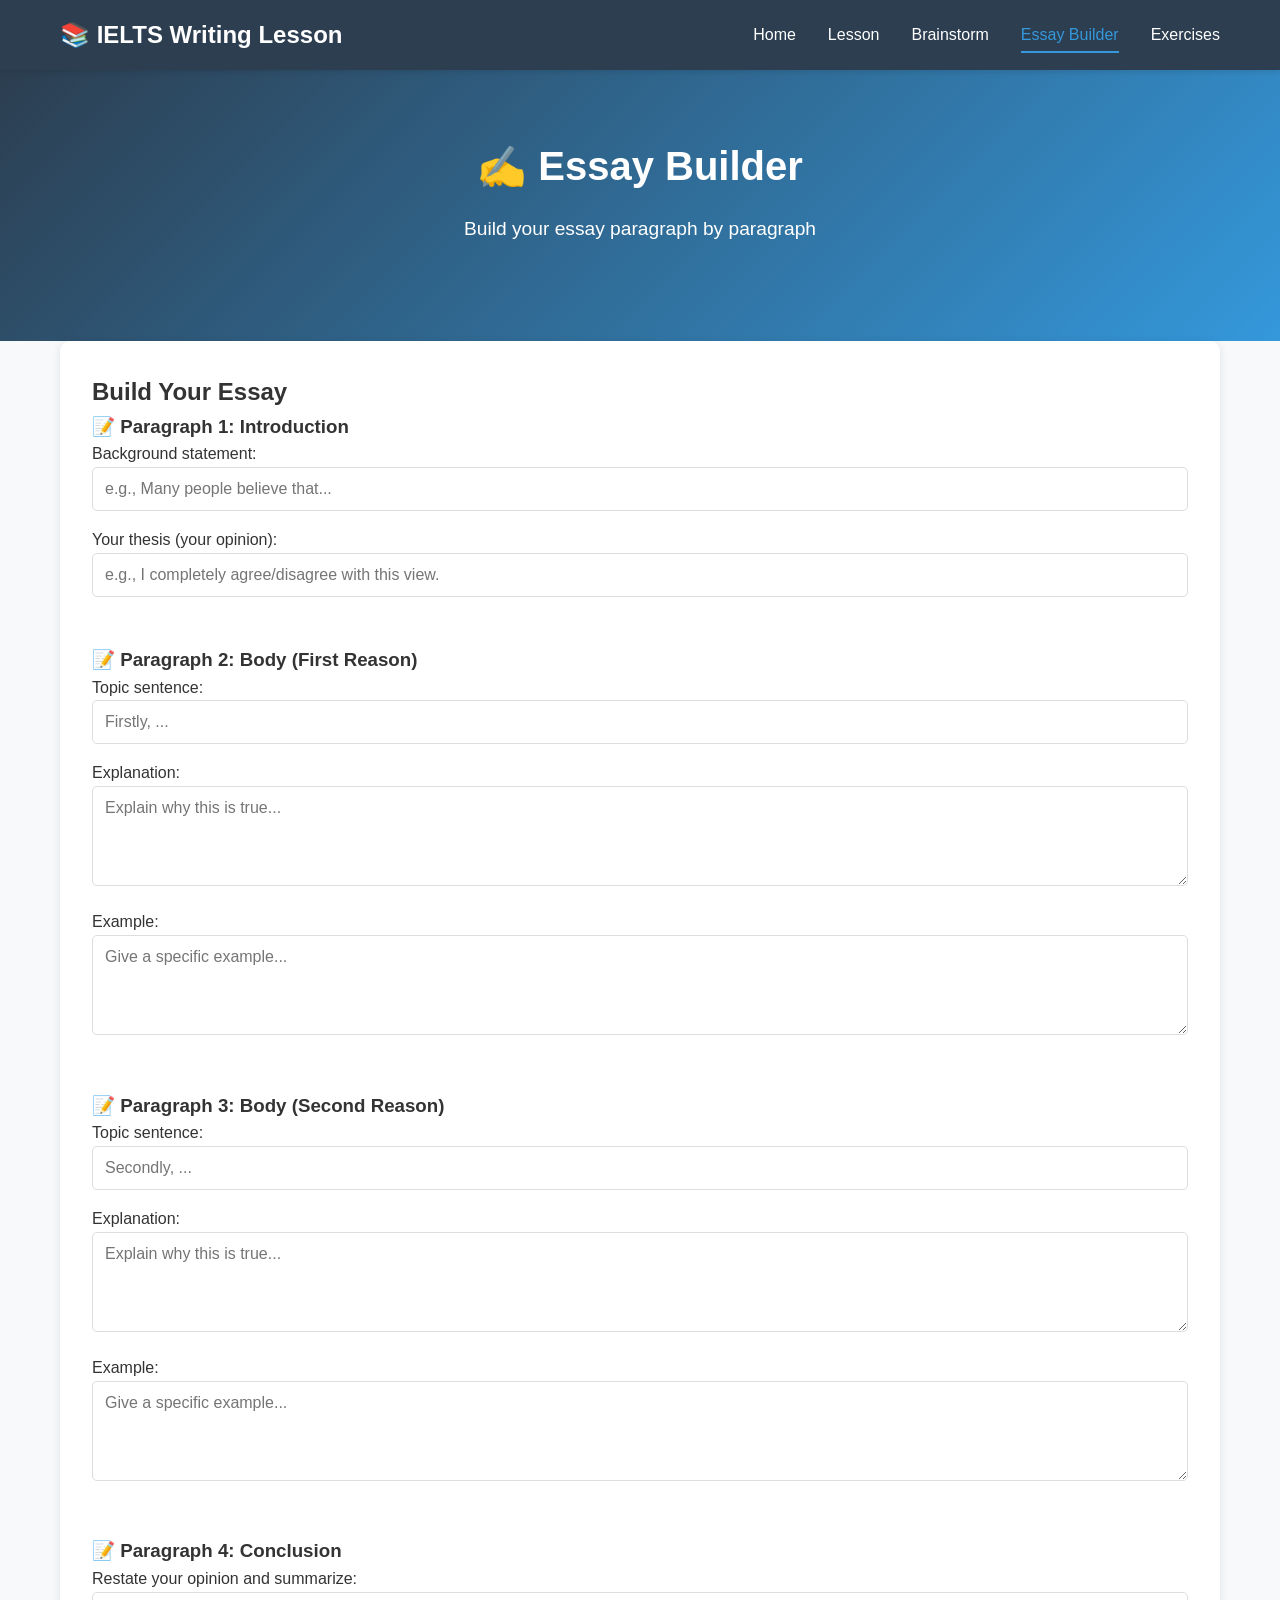
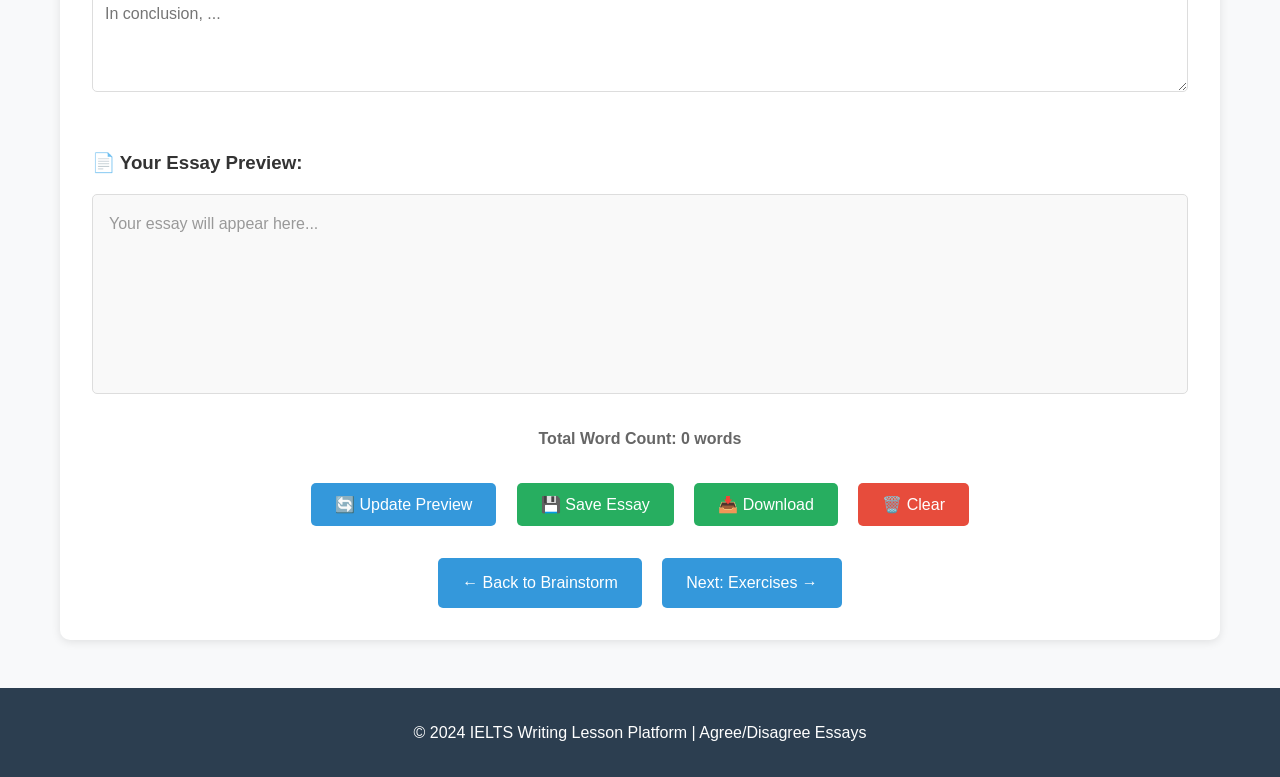
==== commit 1125a87f: "Restore essay-builder to original format" ====
--- a/pages/essay-builder.html
+++ b/pages/essay-builder.html
@@ -23,123 +23,76 @@
     <header class="hero">
         <div class="container">
             <h1>✍️ Essay Builder</h1>
-            <p>Build your essay step-by-step with guidance</p>
+            <p>Build your essay paragraph by paragraph</p>
         </div>
     </header>
 
     <main class="container">
         <div class="essay-builder">
-            <!-- Step 1: Introduction -->
-            <div class="builder-step">
-                <div class="step-title">Step 1: Write Your Introduction</div>
-                <p>Your introduction should:</p>
-                <ul>
-                    <li>Paraphrase the given topic</li>
-                    <li>Clearly state your opinion (agree/disagree)</li>
-                    <li>Preview your main ideas (optional)</li>
-                </ul>
-                <label>Your Introduction:</label>
-                <textarea id="intro-text" placeholder="Write your introduction here... (2-3 sentences)"></textarea>
-                <div style="color: #666; font-size: 0.9rem; margin-top: 0.5rem;">
-                    Word count: <span id="intro-count">0</span> words
+            <h2>Build Your Essay</h2>
+
+            <!-- Paragraph 1: Introduction -->
+            <div style="margin-bottom: 2rem;">
+                <h3>📝 Paragraph 1: Introduction</h3>
+                <label>Background statement:</label>
+                <input type="text" class="brainstorm-input" id="intro-bg" placeholder="e.g., Many people believe that...">
+                
+                <label>Your thesis (your opinion):</label>
+                <input type="text" class="brainstorm-input" id="intro-thesis" placeholder="e.g., I completely agree/disagree with this view.">
+            </div>
+
+            <!-- Paragraph 2: Body 1 -->
+            <div style="margin-bottom: 2rem;">
+                <h3>📝 Paragraph 2: Body (First Reason)</h3>
+                <label>Topic sentence:</label>
+                <input type="text" class="brainstorm-input" id="para1-topic" placeholder="Firstly, ...">
+                
+                <label>Explanation:</label>
+                <textarea id="para1-explain" placeholder="Explain why this is true..."></textarea>
+                
+                <label>Example:</label>
+                <textarea id="para1-example" placeholder="Give a specific example..."></textarea>
+            </div>
+
+            <!-- Paragraph 3: Body 2 -->
+            <div style="margin-bottom: 2rem;">
+                <h3>📝 Paragraph 3: Body (Second Reason)</h3>
+                <label>Topic sentence:</label>
+                <input type="text" class="brainstorm-input" id="para2-topic" placeholder="Secondly, ...">
+                
+                <label>Explanation:</label>
+                <textarea id="para2-explain" placeholder="Explain why this is true..."></textarea>
+                
+                <label>Example:</label>
+                <textarea id="para2-example" placeholder="Give a specific example..."></textarea>
+            </div>
+
+            <!-- Paragraph 4: Conclusion -->
+            <div style="margin-bottom: 2rem;">
+                <h3>📝 Paragraph 4: Conclusion</h3>
+                <label>Restate your opinion and summarize:</label>
+                <textarea id="conclusion" placeholder="In conclusion, ..."></textarea>
+            </div>
+
+            <!-- Essay Preview -->
+            <div style="margin-bottom: 2rem;">
+                <h3>📄 Your Essay Preview:</h3>
+                <div class="essay-preview" id="essay-preview" style="border: 1px solid #ddd; padding: 1rem; min-height: 200px; background-color: #f9f9f9;">
+                    <p style="color: #999;">Your essay will appear here...</p>
                 </div>
-                <div class="template-box" style="margin-top: 1rem;">
-                    <strong>Example Introduction:</strong>
-                    <p>"The statement that modern technology has negatively affected human relationships is a contentious issue. I strongly disagree with this view, as technology has actually enhanced communication and brought people closer together."</p>
-                </div>
-            </div>
-
-            <!-- Step 2: Body Paragraph 1 -->
-            <div class="builder-step">
-                <div class="step-title">Step 2: Write Body Paragraph 1 (First Reason)</div>
-                <p>Include:</p>
-                <ul>
-                    <li>Topic sentence stating your first argument</li>
-                    <li>Explanation or evidence</li>
-                    <li>Specific example</li>
-                </ul>
-                <label>Topic Sentence:</label>
-                <input type="text" class="brainstorm-input" id="para1-topic" placeholder="e.g., 'Firstly, technology enables people to maintain long-distance relationships...'">
-                
-                <label>Supporting Details/Evidence:</label>
-                <textarea id="para1-details" placeholder="Explain your argument with details..."></textarea>
-                
-                <label>Example:</label>
-                <textarea id="para1-example" placeholder="Provide a specific example to support this argument..."></textarea>
-                
-                <div style="color: #666; font-size: 0.9rem; margin-top: 0.5rem;">
-                    Word count: <span id="para1-count">0</span> words
-                </div>
-            </div>
-
-            <!-- Step 3: Body Paragraph 2 -->
-            <div class="builder-step">
-                <div class="step-title">Step 3: Write Body Paragraph 2 (Second Reason)</div>
-                <p>Make sure this argument is different from paragraph 1.</p>
-                <label>Topic Sentence:</label>
-                <input type="text" class="brainstorm-input" id="para2-topic" placeholder="e.g., 'Moreover, technological platforms enable people to find like-minded individuals...'">
-                
-                <label>Supporting Details/Evidence:</label>
-                <textarea id="para2-details" placeholder="Explain your argument with details..."></textarea>
-                
-                <label>Example:</label>
-                <textarea id="para2-example" placeholder="Provide a specific example to support this argument..."></textarea>
-                
-                <div style="color: #666; font-size: 0.9rem; margin-top: 0.5rem;">
-                    Word count: <span id="para2-count">0</span> words
-                </div>
-            </div>
-
-            <!-- Step 4: Body Paragraph 3 (Optional) -->
-            <div class="builder-step">
-                <div class="step-title">Step 4: Write Body Paragraph 3 (Optional - Third Reason)</div>
-                <p>If you feel you need a third argument, add it here.</p>
-                <label>Topic Sentence:</label>
-                <input type="text" class="brainstorm-input" id="para3-topic" placeholder="e.g., 'Additionally, technology has created new opportunities for collaboration...'">
-                
-                <label>Supporting Details/Evidence:</label>
-                <textarea id="para3-details" placeholder="Explain your argument with details..."></textarea>
-                
-                <label>Example:</label>
-                <textarea id="para3-example" placeholder="Provide a specific example to support this argument..."></textarea>
-                
-                <div style="color: #666; font-size: 0.9rem; margin-top: 0.5rem;">
-                    Word count: <span id="para3-count">0</span> words
-                </div>
-            </div>
-
-            <!-- Step 5: Conclusion -->
-            <div class="builder-step">
-                <div class="step-title">Step 5: Write Your Conclusion</div>
-                <p>Your conclusion should:</p>
-                <ul>
-                    <li>Restate your opinion</li>
-                    <li>Summarize your main arguments briefly</li>
-                    <li>End with a strong closing statement</li>
-                </ul>
-                <label>Your Conclusion:</label>
-                <textarea id="conclusion-text" placeholder="Write your conclusion here... (2-3 sentences)"></textarea>
-                <div style="color: #666; font-size: 0.9rem; margin-top: 0.5rem;">
-                    Word count: <span id="conclusion-count">0</span> words
-                </div>
-                <div class="template-box" style="margin-top: 1rem;">
-                    <strong>Example Conclusion:</strong>
-                    <p>"In conclusion, I firmly believe that technology has strengthened human relationships rather than weakening them. Technology enables long-distance communication, helps people find communities, and facilitates collaboration. Therefore, society should embrace technology as a tool for human connection."</p>
-                </div>
-            </div>
-
-            <!-- Complete Essay Preview -->
-            <div class="builder-step">
-                <div class="step-title">📄 Your Complete Essay Preview</div>
-                <div class="essay-preview" id="essay-preview">
-                    <p style="color: #999;">Your essay will appear here as you write...</p>
-                </div>
-                <div style="margin-top: 1rem; display: flex; gap: 1rem; flex-wrap: wrap;">
-                    <button class="btn btn-primary" onclick="updatePreview()">🔄 Update Preview</button>
-                    <button class="btn btn-secondary" onclick="saveEssay()">💾 Save Essay</button>
-                    <button class="btn btn-secondary" onclick="downloadEssayBuilder()">📥 Download Essay</button>
-                    <button class="btn btn-danger" onclick="clearBuilder()">🗑️ Clear All</button>
-                </div>
+            </div>
+
+            <!-- Word Count -->
+            <div style="text-align: center; margin-bottom: 2rem; color: #666;">
+                <strong>Total Word Count: <span id="total-words">0</span> words</strong>
+            </div>
+
+            <!-- Action Buttons -->
+            <div style="text-align: center; margin-bottom: 2rem;">
+                <button class="btn btn-primary" onclick="updatePreview()">🔄 Update Preview</button>
+                <button class="btn btn-secondary" onclick="saveEssay()" style="margin-left: 1rem;">💾 Save Essay</button>
+                <button class="btn btn-secondary" onclick="downloadEssay()" style="margin-left: 1rem;">📥 Download</button>
+                <button class="btn btn-danger" onclick="clearEssay()" style="margin-left: 1rem;">🗑️ Clear</button>
             </div>
 
             <div style="text-align: center; margin-top: 2rem;">
@@ -162,84 +115,75 @@
             return text.trim().split(/\s+/).filter(word => word.length > 0).length;
         }
 
-        // Update word counts
-        function updateWordCounts() {
-            document.getElementById('intro-count').textContent = countWords(document.getElementById('intro-text').value);
-            document.getElementById('para1-count').textContent = countWords(
-                document.getElementById('para1-topic').value + ' ' +
-                document.getElementById('para1-details').value + ' ' +
-                document.getElementById('para1-example').value
-            );
-            document.getElementById('para2-count').textContent = countWords(
-                document.getElementById('para2-topic').value + ' ' +
-                document.getElementById('para2-details').value + ' ' +
-                document.getElementById('para2-example').value
-            );
-            document.getElementById('para3-count').textContent = countWords(
-                document.getElementById('para3-topic').value + ' ' +
-                document.getElementById('para3-details').value + ' ' +
-                document.getElementById('para3-example').value
-            );
-            document.getElementById('conclusion-count').textContent = countWords(document.getElementById('conclusion-text').value);
-        }
-
         // Update preview
         function updatePreview() {
-            const intro = document.getElementById('intro-text').value;
-            const para1 = document.getElementById('para1-topic').value + ' ' + document.getElementById('para1-details').value + ' ' + document.getElementById('para1-example').value;
-            const para2 = document.getElementById('para2-topic').value + ' ' + document.getElementById('para2-details').value + ' ' + document.getElementById('para2-example').value;
-            const para3 = document.getElementById('para3-topic').value + ' ' + document.getElementById('para3-details').value + ' ' + document.getElementById('para3-example').value;
-            const conclusion = document.getElementById('conclusion-text').value;
+            const introBg = document.getElementById('intro-bg').value;
+            const introThesis = document.getElementById('intro-thesis').value;
+            const para1Topic = document.getElementById('para1-topic').value;
+            const para1Explain = document.getElementById('para1-explain').value;
+            const para1Example = document.getElementById('para1-example').value;
+            const para2Topic = document.getElementById('para2-topic').value;
+            const para2Explain = document.getElementById('para2-explain').value;
+            const para2Example = document.getElementById('para2-example').value;
+            const conclusion = document.getElementById('conclusion').value;
 
             let essay = '';
-            if (intro) essay += `<p>${intro}</p>`;
-            if (para1) essay += `<p>${para1}</p>`;
-            if (para2) essay += `<p>${para2}</p>`;
-            if (para3) essay += `<p>${para3}</p>`;
-            if (conclusion) essay += `<p>${conclusion}</p>`;
-
-            const totalWords = countWords(intro + ' ' + para1 + ' ' + para2 + ' ' + para3 + ' ' + conclusion);
-
-            document.getElementById('essay-preview').innerHTML = essay || '<p style="color: #999;">Your essay will appear here as you write...</p>';
-            document.getElementById('essay-preview').innerHTML += `<p style="margin-top: 1rem; color: #666; font-weight: bold;">Total: ${totalWords} words</p>`;
+            
+            if (introBg || introThesis) {
+                essay += `<p><strong>Introduction:</strong> ${introBg} ${introThesis}</p>`;
+            }
+            
+            if (para1Topic || para1Explain || para1Example) {
+                essay += `<p><strong>First Reason:</strong> ${para1Topic} ${para1Explain} ${para1Example}</p>`;
+            }
+            
+            if (para2Topic || para2Explain || para2Example) {
+                essay += `<p><strong>Second Reason:</strong> ${para2Topic} ${para2Explain} ${para2Example}</p>`;
+            }
+            
+            if (conclusion) {
+                essay += `<p><strong>Conclusion:</strong> ${conclusion}</p>`;
+            }
+
+            const totalText = introBg + introThesis + para1Topic + para1Explain + para1Example + para2Topic + para2Explain + para2Example + conclusion;
+            const totalWords = countWords(totalText);
+
+            document.getElementById('essay-preview').innerHTML = essay || '<p style="color: #999;">Your essay will appear here...</p>';
+            document.getElementById('total-words').textContent = totalWords;
         }
 
         // Save essay
         function saveEssay() {
             const essay = {
-                intro: document.getElementById('intro-text').value,
-                para1: {
-                    topic: document.getElementById('para1-topic').value,
-                    details: document.getElementById('para1-details').value,
-                    example: document.getElementById('para1-example').value
-                },
-                para2: {
-                    topic: document.getElementById('para2-topic').value,
-                    details: document.getElementById('para2-details').value,
-                    example: document.getElementById('para2-example').value
-                },
-                para3: {
-                    topic: document.getElementById('para3-topic').value,
-                    details: document.getElementById('para3-details').value,
-                    example: document.getElementById('para3-example').value
-                },
-                conclusion: document.getElementById('conclusion-text').value
+                introBg: document.getElementById('intro-bg').value,
+                introThesis: document.getElementById('intro-thesis').value,
+                para1Topic: document.getElementById('para1-topic').value,
+                para1Explain: document.getElementById('para1-explain').value,
+                para1Example: document.getElementById('para1-example').value,
+                para2Topic: document.getElementById('para2-topic').value,
+                para2Explain: document.getElementById('para2-explain').value,
+                para2Example: document.getElementById('para2-example').value,
+                conclusion: document.getElementById('conclusion').value
             };
-
+            
             localStorage.setItem('essayBuilder', JSON.stringify(essay));
             alert('✅ Essay saved successfully!');
             updateProgress('essay');
         }
 
         // Download essay
-        function downloadEssayBuilder() {
-            const intro = document.getElementById('intro-text').value;
-            const para1 = document.getElementById('para1-topic').value + '\n' + document.getElementById('para1-details').value + '\n' + document.getElementById('para1-example').value;
-            const para2 = document.getElementById('para2-topic').value + '\n' + document.getElementById('para2-details').value + '\n' + document.getElementById('para2-example').value;
-            const para3 = document.getElementById('para3-topic').value + '\n' + document.getElementById('para3-details').value + '\n' + document.getElementById('para3-example').value;
-            const conclusion = document.getElementById('conclusion-text').value;
-
-            const fullEssay = `IELTS Essay\n\n${intro}\n\n${para1}\n\n${para2}\n\n${para3}\n\n${conclusion}`;
+        function downloadEssay() {
+            const introBg = document.getElementById('intro-bg').value;
+            const introThesis = document.getElementById('intro-thesis').value;
+            const para1Topic = document.getElementById('para1-topic').value;
+            const para1Explain = document.getElementById('para1-explain').value;
+            const para1Example = document.getElementById('para1-example').value;
+            const para2Topic = document.getElementById('para2-topic').value;
+            const para2Explain = document.getElementById('para2-explain').value;
+            const para2Example = document.getElementById('para2-example').value;
+            const conclusion = document.getElementById('conclusion').value;
+
+            const fullEssay = `IELTS Essay\n\nIntroduction:\n${introBg}\n${introThesis}\n\nFirst Reason:\n${para1Topic}\n${para1Explain}\n${para1Example}\n\nSecond Reason:\n${para2Topic}\n${para2Explain}\n${para2Example}\n\nConclusion:\n${conclusion}`;
 
             const element = document.createElement('a');
             element.setAttribute('href', 'data:text/plain;charset=utf-8,' + encodeURIComponent(fullEssay));
@@ -250,22 +194,19 @@
             document.body.removeChild(element);
         }
 
-        // Clear all
-        function clearBuilder() {
-            if (confirm('Are you sure? This will clear all your writing.')) {
-                document.getElementById('intro-text').value = '';
+        // Clear essay
+        function clearEssay() {
+            if (confirm('Are you sure you want to clear everything?')) {
+                document.getElementById('intro-bg').value = '';
+                document.getElementById('intro-thesis').value = '';
                 document.getElementById('para1-topic').value = '';
-                document.getElementById('para1-details').value = '';
+                document.getElementById('para1-explain').value = '';
                 document.getElementById('para1-example').value = '';
                 document.getElementById('para2-topic').value = '';
-                document.getElementById('para2-details').value = '';
+                document.getElementById('para2-explain').value = '';
                 document.getElementById('para2-example').value = '';
-                document.getElementById('para3-topic').value = '';
-                document.getElementById('para3-details').value = '';
-                document.getElementById('para3-example').value = '';
-                document.getElementById('conclusion-text').value = '';
+                document.getElementById('conclusion').value = '';
                 updatePreview();
-                updateWordCounts();
             }
         }
 
@@ -274,31 +215,29 @@
             const saved = localStorage.getItem('essayBuilder');
             if (saved) {
                 const essay = JSON.parse(saved);
-                document.getElementById('intro-text').value = essay.intro || '';
-                document.getElementById('para1-topic').value = essay.para1.topic || '';
-                document.getElementById('para1-details').value = essay.para1.details || '';
-                document.getElementById('para1-example').value = essay.para1.example || '';
-                document.getElementById('para2-topic').value = essay.para2.topic || '';
-                document.getElementById('para2-details').value = essay.para2.details || '';
-                document.getElementById('para2-example').value = essay.para2.example || '';
-                document.getElementById('para3-topic').value = essay.para3.topic || '';
-                document.getElementById('para3-details').value = essay.para3.details || '';
-                document.getElementById('para3-example').value = essay.para3.example || '';
-                document.getElementById('conclusion-text').value = essay.conclusion || '';
+                document.getElementById('intro-bg').value = essay.introBg || '';
+                document.getElementById('intro-thesis').value = essay.introThesis || '';
+                document.getElementById('para1-topic').value = essay.para1Topic || '';
+                document.getElementById('para1-explain').value = essay.para1Explain || '';
+                document.getElementById('para1-example').value = essay.para1Example || '';
+                document.getElementById('para2-topic').value = essay.para2Topic || '';
+                document.getElementById('para2-explain').value = essay.para2Explain || '';
+                document.getElementById('para2-example').value = essay.para2Example || '';
+                document.getElementById('conclusion').value = essay.conclusion || '';
                 updatePreview();
-                updateWordCounts();
-            }
-        }
-
-        // Add event listeners for auto word count
+            }
+        }
+
+        // Initialize on page load
         window.addEventListener('load', function() {
             loadSavedEssay();
-            updateWordCounts();
-            
-            document.querySelectorAll('textarea, input').forEach(el => {
-                el.addEventListener('input', updateWordCounts);
+            
+            document.querySelectorAll('input, textarea').forEach(el => {
+                el.addEventListener('input', function() {
+                    updatePreview();
+                });
             });
         });
     </script>
 </body>
-</html>+</html>
